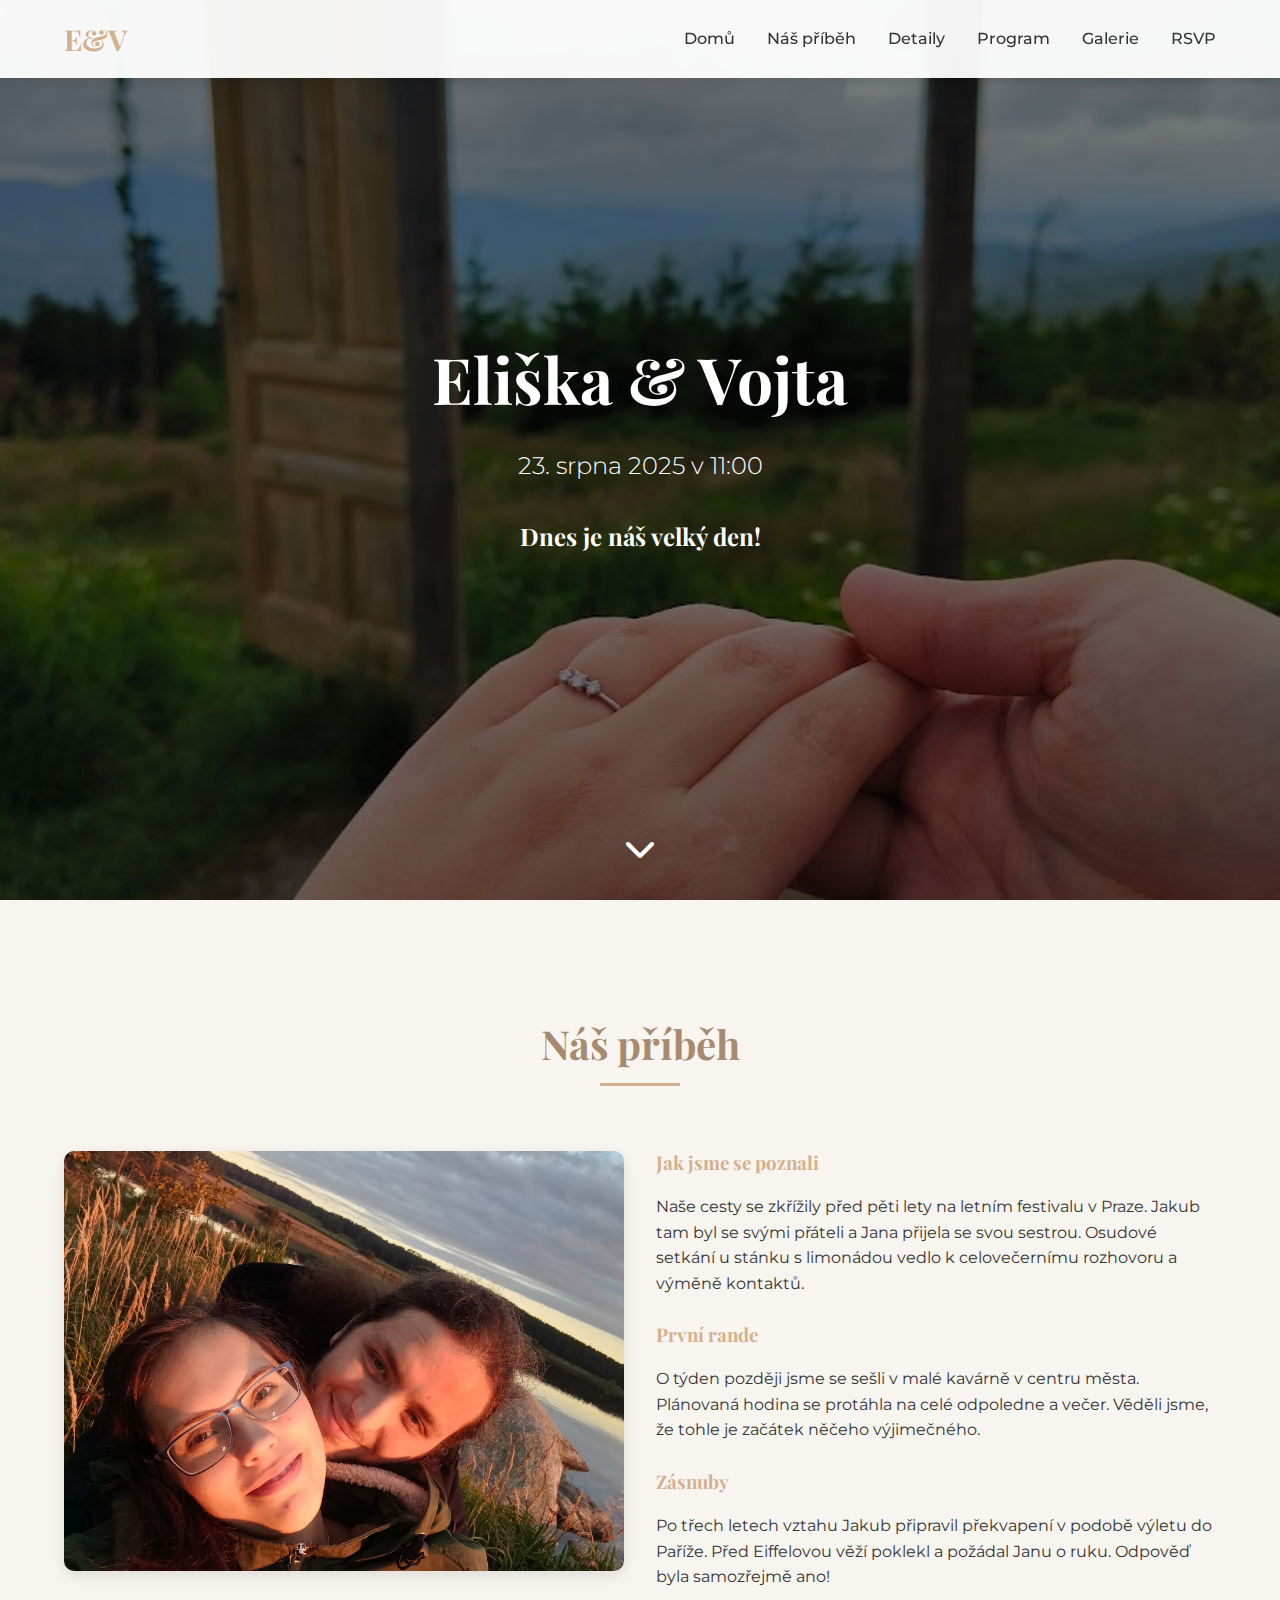
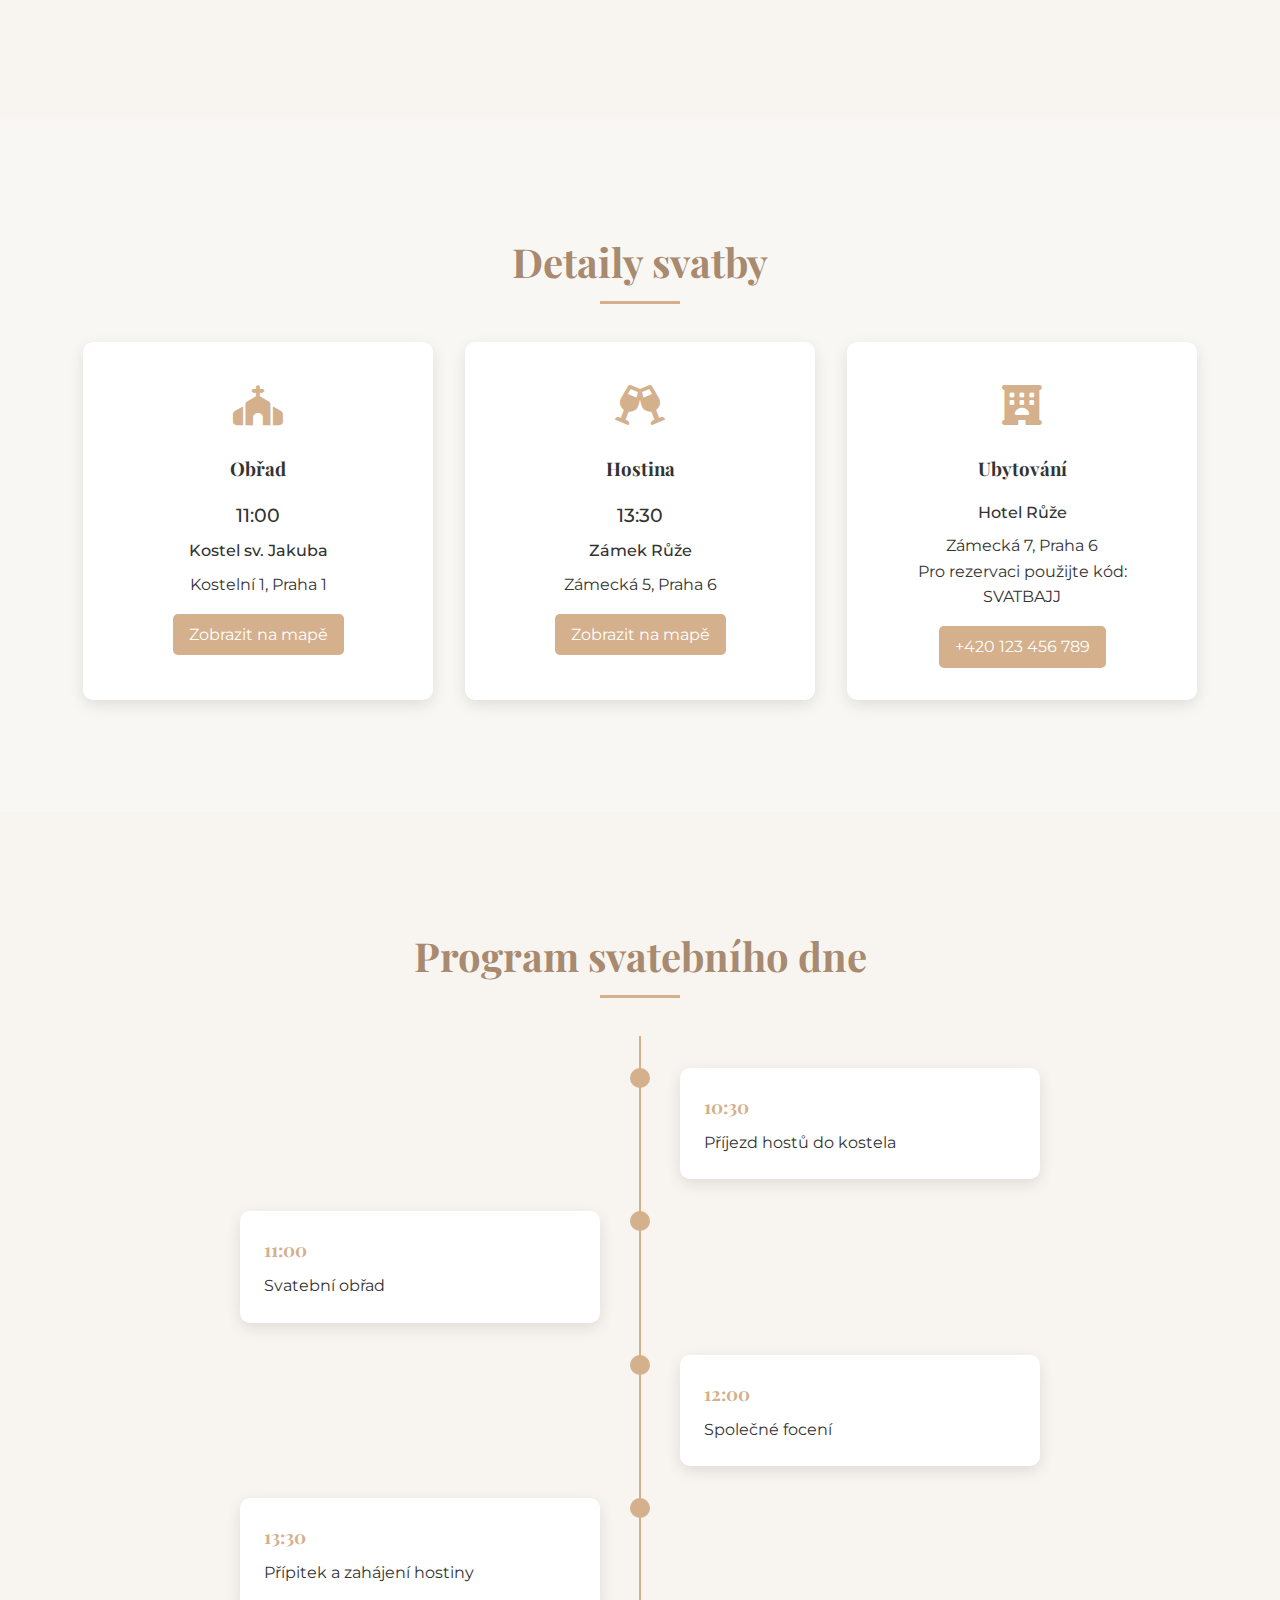
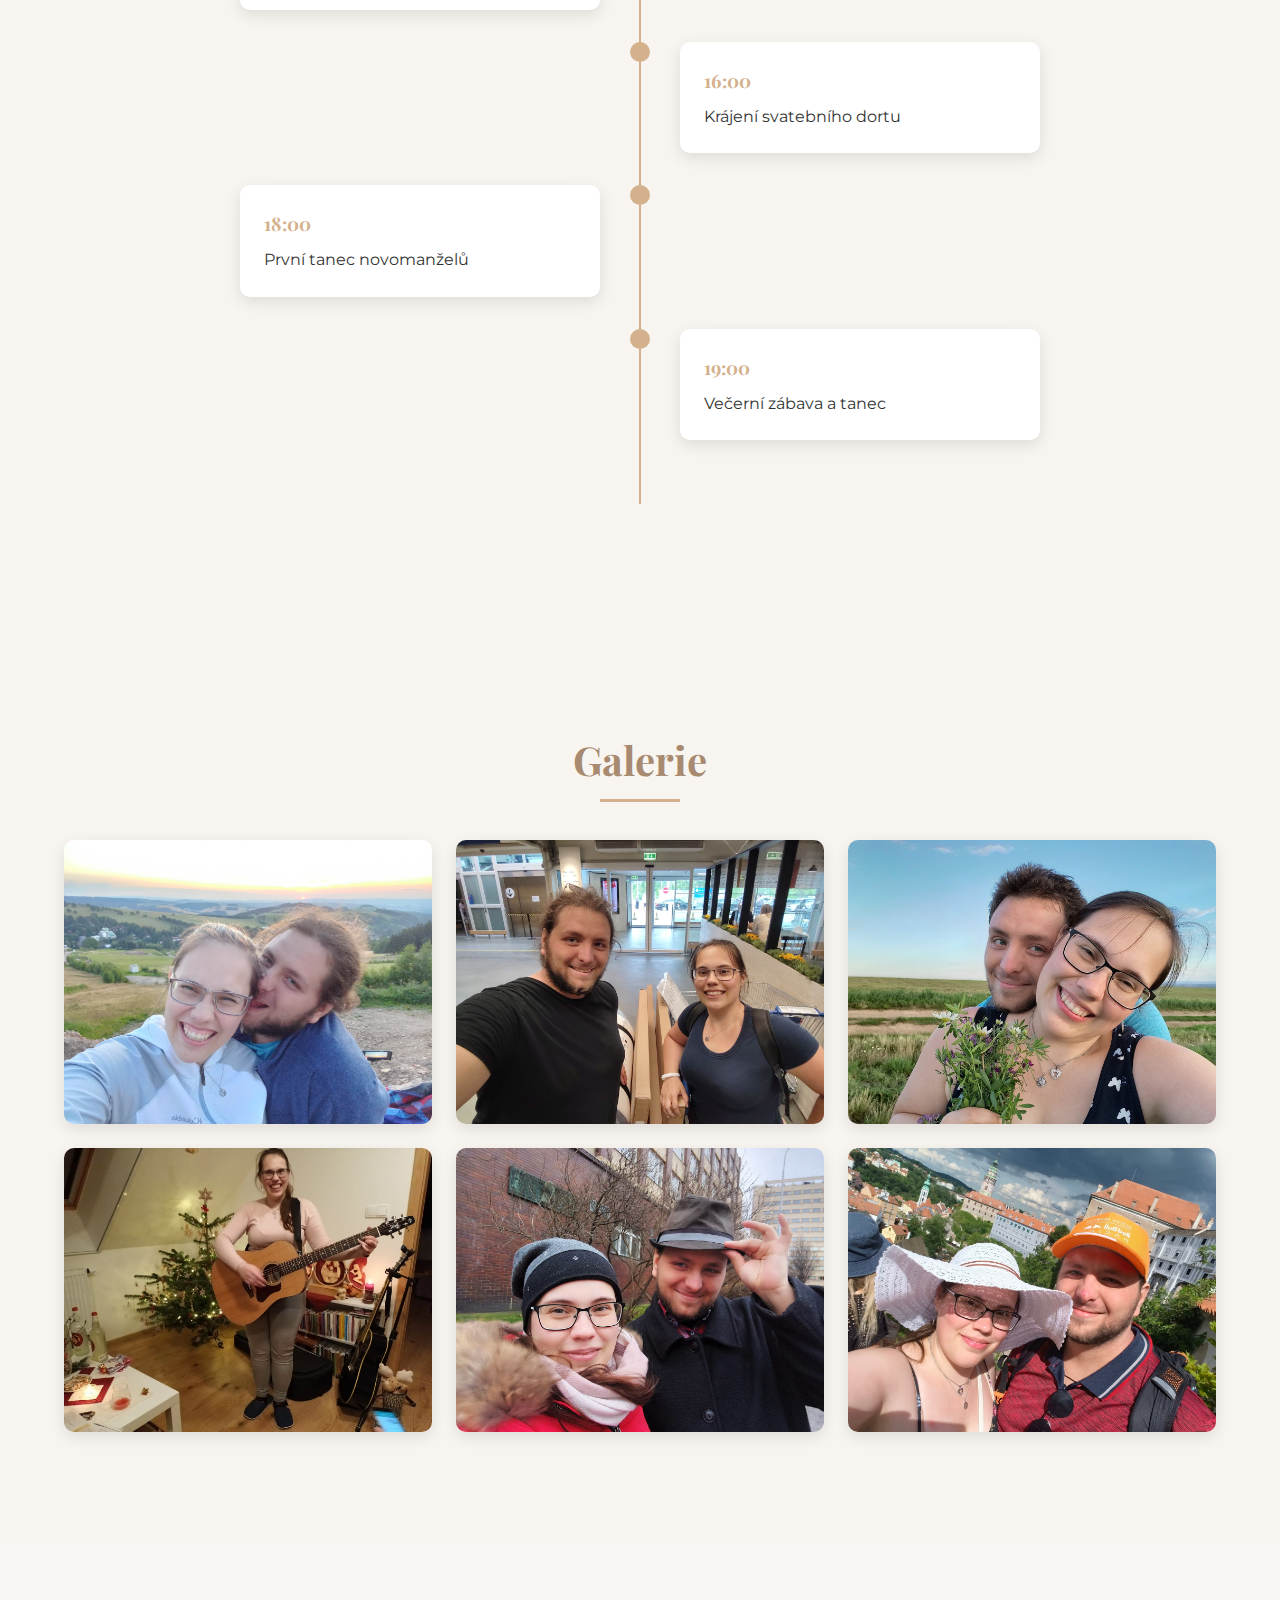
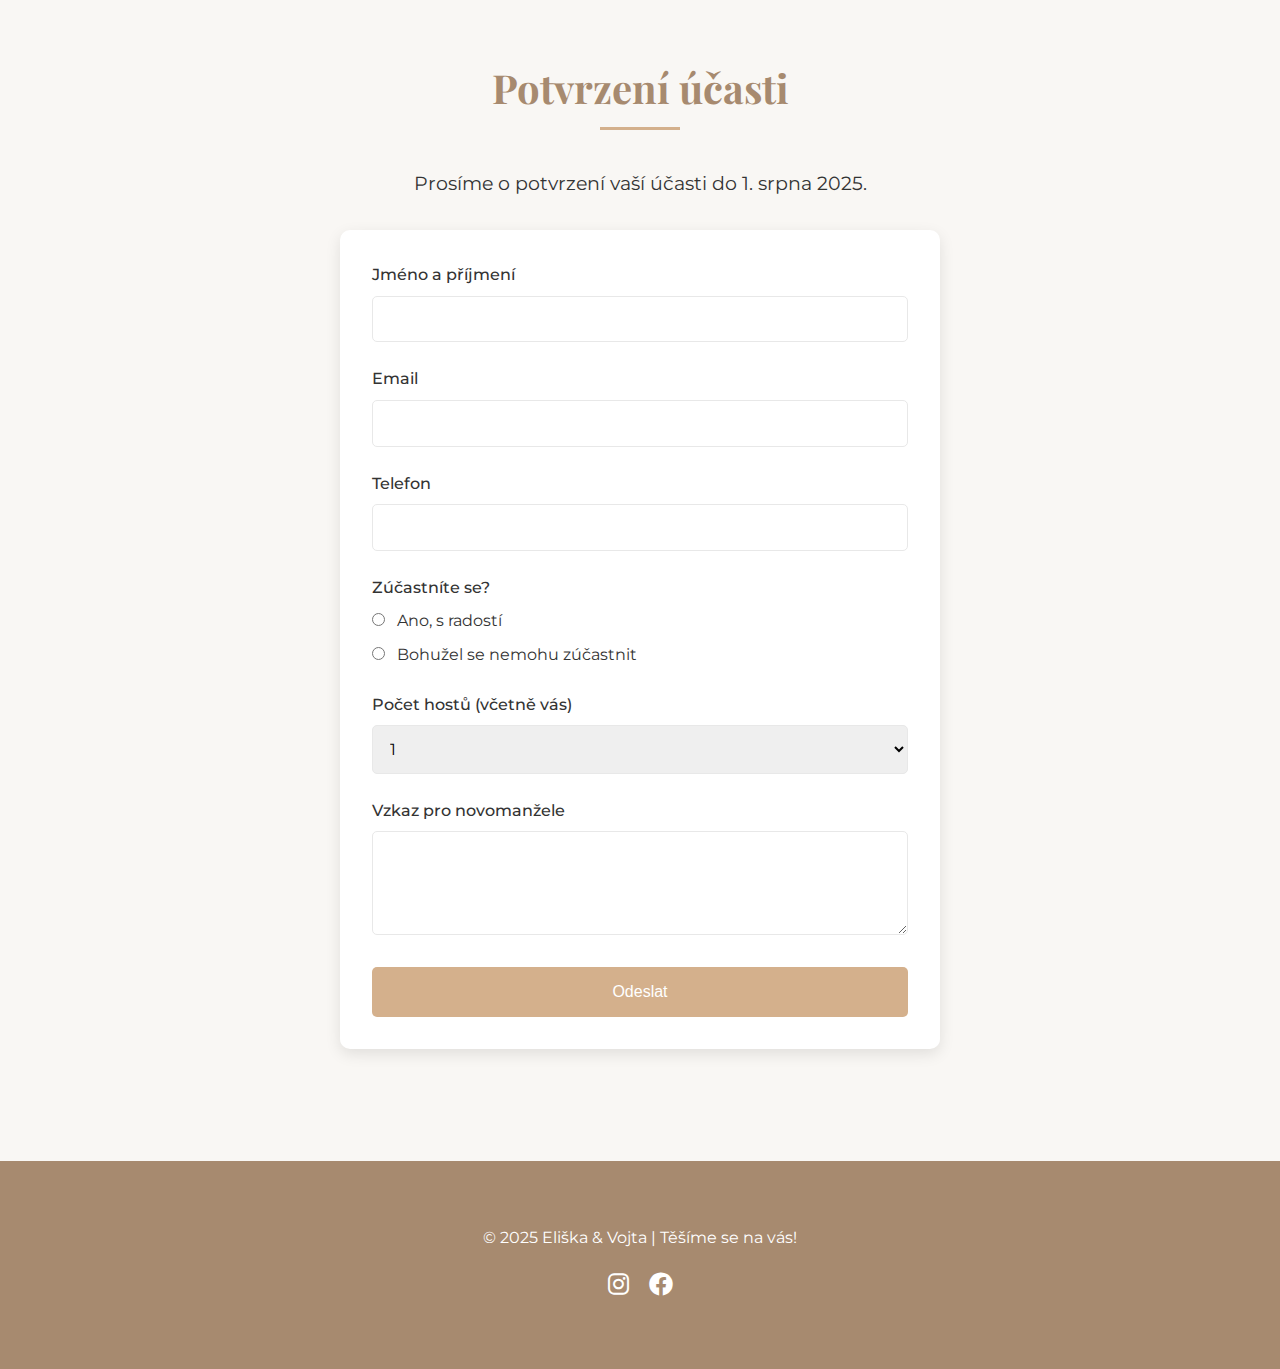
==== index.html @ 57f7af6b "first commit" ====
<!DOCTYPE html>
<html lang="cs">
<head>
    <meta charset="UTF-8">
    <meta name="viewport" content="width=device-width, initial-scale=1.0">
    <title>Naše svatba | Eliška & Vojta</title>
    <link rel="stylesheet" href="styles.css">
    <link rel="stylesheet" href="https://cdnjs.cloudflare.com/ajax/libs/font-awesome/6.0.0/css/all.min.css">
    <link href="https://fonts.googleapis.com/css2?family=Playfair+Display:wght@400;700&family=Montserrat:wght@300;400;500&display=swap" rel="stylesheet">
</head>
<body>
    <div class="page-container">
        <!-- Navigace -->
        <nav id="navbar">
            <div class="nav-container">
                <div class="logo">E&V</div>
                <div class="menu-toggle" id="mobile-menu">
                    <span class="bar"></span>
                    <span class="bar"></span>
                    <span class="bar"></span>
                </div>
                <ul class="nav-menu">
                    <li><a href="#home" class="nav-link">Domů</a></li>
                    <li><a href="#our-story" class="nav-link">Náš příběh</a></li>
                    <li><a href="#details" class="nav-link">Detaily</a></li>
                    <li><a href="#schedule" class="nav-link">Program</a></li>
                    <li><a href="#gallery" class="nav-link">Galerie</a></li>
                    <li><a href="#rsvp" class="nav-link">RSVP</a></li>
                </ul>
            </div>
        </nav>

        <!-- Úvodní sekce -->
        <section id="home" class="hero" style="background: linear-gradient(rgba(0, 0, 0, 0.5), rgba(0, 0, 0, 0.5)), url('images/hero-bg.jpg') no-repeat center center/cover">
            <div class="hero-content">
                <h1>Eliška & Vojta</h1>
                <p class="date">23. srpna 2025 v 11:00</p>
                <div class="countdown-container">
                    <div id="countdown">
                        <div class="time">
                            <h2 id="days">00</h2>
                            <small>Dní</small>
                        </div>
                        <div class="time">
                            <h2 id="hours">00</h2>
                            <small>Hodin</small>
                        </div>
                        <div class="time">
                            <h2 id="minutes">00</h2>
                            <small>Minut</small>
                        </div>
                        <div class="time">
                            <h2 id="seconds">00</h2>
                            <small>Sekund</small>
                        </div>
                    </div>
                </div>
            </div>
            <div class="scroll-down">
                <a href="#our-story">
                    <i class="fas fa-chevron-down"></i>
                </a>
            </div>
        </section>

        <!-- Náš příběh -->
        <section id="our-story" class="section">
            <div class="container">
                <h2 class="section-title">Náš příběh</h2>
                <div class="story-container">
                    <div class="story-image">
                        <img src="images/our-story.jpg" alt="Náš příběh">
                    </div>
                    <div class="story-text">
                        <h3>Jak jsme se poznali</h3>
                        <p>Naše cesty se zkřížily před pěti lety na letním festivalu v Praze. Jakub tam byl se svými přáteli a Jana přijela se svou sestrou. Osudové setkání u stánku s limonádou vedlo k celovečernímu rozhovoru a výměně kontaktů.</p>
                        
                        <h3>První rande</h3>
                        <p>O týden později jsme se sešli v malé kavárně v centru města. Plánovaná hodina se protáhla na celé odpoledne a večer. Věděli jsme, že tohle je začátek něčeho výjimečného.</p>
                        
                        <h3>Zásnuby</h3>
                        <p>Po třech letech vztahu Jakub připravil překvapení v podobě výletu do Paříže. Před Eiffelovou věží poklekl a požádal Janu o ruku. Odpověď byla samozřejmě ano!</p>
                    </div>
                </div>
            </div>
        </section>

        <!-- Detaily -->
        <section id="details" class="section details-section">
            <div class="container">
                <h2 class="section-title">Detaily svatby</h2>
                <div class="details-container">
                    <div class="detail-card">
                        <div class="detail-icon">
                            <i class="fas fa-church"></i>
                        </div>
                        <h3>Obřad</h3>
                        <p class="detail-time">11:00</p>
                        <p class="detail-location">Kostel sv. Jakuba</p>
                        <p>Kostelní 1, Praha 1</p>
                        <a href="https://maps.google.com" target="_blank" class="map-link">Zobrazit na mapě</a>
                    </div>
                    <div class="detail-card">
                        <div class="detail-icon">
                            <i class="fas fa-glass-cheers"></i>
                        </div>
                        <h3>Hostina</h3>
                        <p class="detail-time">13:30</p>
                        <p class="detail-location">Zámek Růže</p>
                        <p>Zámecká 5, Praha 6</p>
                        <a href="https://maps.google.com" target="_blank" class="map-link">Zobrazit na mapě</a>
                    </div>
                    <div class="detail-card">
                        <div class="detail-icon">
                            <i class="fas fa-hotel"></i>
                        </div>
                        <h3>Ubytování</h3>
                        <p class="detail-location">Hotel Růže</p>
                        <p>Zámecká 7, Praha 6</p>
                        <p>Pro rezervaci použijte kód: SVATBAJJ</p>
                        <a href="tel:+420123456789" class="phone-link">+420 123 456 789</a>
                    </div>
                </div>
            </div>
        </section>

        <!-- Program -->
        <section id="schedule" class="section">
            <div class="container">
                <h2 class="section-title">Program svatebního dne</h2>
                <div class="timeline">
                    <div class="timeline-item">
                        <div class="timeline-dot"></div>
                        <div class="timeline-content">
                            <h3>10:30</h3>
                            <p>Příjezd hostů do kostela</p>
                        </div>
                    </div>
                    <div class="timeline-item">
                        <div class="timeline-dot"></div>
                        <div class="timeline-content">
                            <h3>11:00</h3>
                            <p>Svatební obřad</p>
                        </div>
                    </div>
                    <div class="timeline-item">
                        <div class="timeline-dot"></div>
                        <div class="timeline-content">
                            <h3>12:00</h3>
                            <p>Společné focení</p>
                        </div>
                    </div>
                    <div class="timeline-item">
                        <div class="timeline-dot"></div>
                        <div class="timeline-content">
                            <h3>13:30</h3>
                            <p>Přípitek a zahájení hostiny</p>
                        </div>
                    </div>
                    <div class="timeline-item">
                        <div class="timeline-dot"></div>
                        <div class="timeline-content">
                            <h3>16:00</h3>
                            <p>Krájení svatebního dortu</p>
                        </div>
                    </div>
                    <div class="timeline-item">
                        <div class="timeline-dot"></div>
                        <div class="timeline-content">
                            <h3>18:00</h3>
                            <p>První tanec novomanželů</p>
                        </div>
                    </div>
                    <div class="timeline-item">
                        <div class="timeline-dot"></div>
                        <div class="timeline-content">
                            <h3>19:00</h3>
                            <p>Večerní zábava a tanec</p>
                        </div>
                    </div>
                </div>
            </div>
        </section>

        <!-- Galerie -->
        <section id="gallery" class="section">
            <div class="container">
                <h2 class="section-title">Galerie</h2>
                <div class="gallery-container">
                    <div class="gallery-item" onclick="openLightbox(0)">
                        <img src="images/gallery-1.jpg" alt="Fotka 1">
                    </div>
                    <div class="gallery-item" onclick="openLightbox(1)">
                        <img src="images/gallery-2.jpg" alt="Fotka 2">
                    </div>
                    <div class="gallery-item" onclick="openLightbox(2)">
                        <img src="images/gallery-3.jpg" alt="Fotka 3">
                    </div>
                    <div class="gallery-item" onclick="openLightbox(3)">
                        <img src="images/gallery-4.jpg" alt="Fotka 4">
                    </div>
                    <div class="gallery-item" onclick="openLightbox(4)">
                        <img src="images/gallery-5.jpg" alt="Fotka 5">
                    </div>
                    <div class="gallery-item" onclick="openLightbox(5)">
                        <img src="images/gallery-6.jpg" alt="Fotka 6">
                    </div>
                </div>
            </div>

            <!-- Lightbox -->
            <div id="lightbox" class="lightbox">
                <span class="close-lightbox" onclick="closeLightbox()">&times;</span>
                <div class="lightbox-content">
                    <img id="lightbox-img" src="">
                    <a class="prev" onclick="changeImage(-1)">&#10094;</a>
                    <a class="next" onclick="changeImage(1)">&#10095;</a>
                </div>
            </div>
        </section>

        <!-- RSVP -->
        <section id="rsvp" class="section rsvp-section">
            <div class="container">
                <h2 class="section-title">Potvrzení účasti</h2>
                <p class="rsvp-intro">Prosíme o potvrzení vaší účasti do 1. srpna 2025.</p>
                <form id="rsvp-form" class="rsvp-form">
                    <div class="form-group">
                        <label for="name">Jméno a příjmení</label>
                        <input type="text" id="name" name="name" required>
                    </div>
                    <div class="form-group">
                        <label for="email">Email</label>
                        <input type="email" id="email" name="email" required>
                    </div>
                    <div class="form-group">
                        <label for="phone">Telefon</label>
                        <input type="tel" id="phone" name="phone">
                    </div>
                    <div class="form-group">
                        <label>Zúčastníte se?</label>
                        <div class="radio-group">
                            <input type="radio" id="attending-yes" name="attending" value="yes" required>
                            <label for="attending-yes">Ano, s radostí</label>
                        </div>
                        <div class="radio-group">
                            <input type="radio" id="attending-no" name="attending" value="no">
                            <label for="attending-no">Bohužel se nemohu zúčastnit</label>
                        </div>
                    </div>
                    <div class="form-group" id="guests-group">
                        <label for="guests">Počet hostů (včetně vás)</label>
                        <select id="guests" name="guests">
                            <option value="1">1</option>
                            <option value="2">2</option>
                            <option value="3">3</option>
                            <option value="4">4</option>
                        </select>
                    </div>
                    <div class="form-group">
                        <label for="message">Vzkaz pro novomanžele</label>
                        <textarea id="message" name="message" rows="4"></textarea>
                    </div>
                    <button type="submit" class="submit-btn">Odeslat</button>
                </form>
                <div id="form-success" class="form-success">
                    <i class="fas fa-check-circle"></i>
                    <p>Děkujeme za potvrzení účasti!</p>
                </div>
            </div>
        </section>

        <!-- Footer -->
        <footer class="footer">
            <div class="container">
                <p>&copy; 2025 Eliška & Vojta | Těšíme se na vás!</p>
                <div class="social-links">
                    <a href="#" class="social-link"><i class="fab fa-instagram"></i></a>
                    <a href="#" class="social-link"><i class="fab fa-facebook"></i></a>
                </div>
            </div>
        </footer>
    </div>

    <script src="script.js"></script>
</body>
</html>
---- styles.css ----
/* Základní reset a nastavení */
* {
    margin: 0;
    padding: 0;
    box-sizing: border-box;
}

:root {
    --primary-color: #d4b08c;
    --secondary-color: #f8f5f1;
    --text-color: #333;
    --light-text: #fff;
    --dark-text: #222;
    --accent-color: #a78a6f;
    --border-color: #e8e8e8;
    --shadow: 0 5px 15px rgba(0, 0, 0, 0.1);
}

html {
    scroll-behavior: smooth;
    font-size: 16px;
}

body {
    font-family: 'Montserrat', sans-serif;
    color: var(--text-color);
    line-height: 1.6;
    background-color: var(--secondary-color);
}

h1, h2, h3, h4, h5, h6 {
    font-family: 'Playfair Display', serif;
    font-weight: 700;
    margin-bottom: 1rem;
}

a {
    text-decoration: none;
    color: var(--accent-color);
    transition: all 0.3s ease;
}

a:hover {
    color: var(--primary-color);
}

.container {
    width: 90%;
    max-width: 1200px;
    margin: 0 auto;
    padding: 2rem 0;
}

.section {
    padding: 5rem 0;
}

.section-title {
    text-align: center;
    font-size: 2.5rem;
    margin-bottom: 3rem;
    position: relative;
    color: var(--accent-color);
}

.section-title::after {
    content: '';
    position: absolute;
    bottom: -10px;
    left: 50%;
    transform: translateX(-50%);
    width: 80px;
    height: 3px;
    background-color: var(--primary-color);
}

/* Navigace */
#navbar {
    position: fixed;
    top: 0;
    left: 0;
    width: 100%;
    background-color: rgba(255, 255, 255, 0.95);
    box-shadow: var(--shadow);
    z-index: 1000;
    transition: all 0.3s ease;
}

.nav-container {
    display: flex;
    justify-content: space-between;
    align-items: center;
    padding: 1rem 5%;
}

.logo {
    font-family: 'Playfair Display', serif;
    font-size: 1.8rem;
    font-weight: 700;
    color: var(--primary-color);
}

.nav-menu {
    display: flex;
    list-style: none;
}

.nav-menu li {
    margin-left: 2rem;
}

.nav-link {
    color: var(--text-color);
    font-weight: 500;
    padding: 0.5rem 0;
    position: relative;
}

.nav-link::after {
    content: '';
    position: absolute;
    bottom: 0;
    left: 0;
    width: 0;
    height: 2px;
    background-color: var(--primary-color);
    transition: width 0.3s ease;
}

.nav-link:hover::after {
    width: 100%;
}

.menu-toggle {
    display: none;
    cursor: pointer;
}

.bar {
    display: block;
    width: 25px;
    height: 3px;
    margin: 5px auto;
    background-color: var(--text-color);
    transition: all 0.3s ease;
}

/* Hero sekce */
.hero {
    height: 100vh;
    background: linear-gradient(rgba(0, 0, 0, 0.5), rgba(0, 0, 0, 0.5)), url('https://via.placeholder.com/1920x1080') no-repeat center center/cover;
    display: flex;
    flex-direction: column;
    justify-content: center;
    align-items: center;
    text-align: center;
    color: var(--light-text);
    position: relative;
}

.hero-content {
    max-width: 800px;
    padding: 2rem;
}

.hero h1 {
    font-size: 4rem;
    margin-bottom: 1rem;
}

.date {
    font-size: 1.5rem;
    margin-bottom: 2rem;
    font-weight: 300;
}

.countdown-container {
    margin-top: 2rem;
}

#countdown {
    display: flex;
    justify-content: center;
}

.time {
    margin: 0 1rem;
    text-align: center;
}

.time h2 {
    font-size: 3rem;
    margin-bottom: 0.5rem;
}

.time small {
    font-size: 1rem;
    text-transform: uppercase;
}

.scroll-down {
    position: absolute;
    bottom: 2rem;
    left: 50%;
    transform: translateX(-50%);
    animation: bounce 2s infinite;
}

.scroll-down i {
    font-size: 2rem;
    color: var(--light-text);
}

@keyframes bounce {
    0%, 20%, 50%, 80%, 100% {
        transform: translateY(0);
    }
    40% {
        transform: translateY(-20px);
    }
    60% {
        transform: translateY(-10px);
    }
}

/* Náš příběh */
.story-container {
    display: flex;
    flex-wrap: wrap;
    align-items: center;
    gap: 2rem;
}

.story-image {
    flex: 1;
    min-width: 300px;
}

.story-image img {
    width: 100%;
    height: auto;
    border-radius: 10px;
    box-shadow: var(--shadow);
}

.story-text {
    flex: 1;
    min-width: 300px;
}

.story-text h3 {
    color: var(--primary-color);
    margin-top: 1.5rem;
}

.story-text p {
    margin-bottom: 1rem;
}

/* Detaily */
.details-section {
    background-color: #f9f7f4;
}

.details-container {
    display: flex;
    flex-wrap: wrap;
    justify-content: center;
    gap: 2rem;
}

.detail-card {
    background-color: white;
    padding: 2rem;
    border-radius: 10px;
    box-shadow: var(--shadow);
    text-align: center;
    flex: 1;
    min-width: 250px;
    max-width: 350px;
    transition: transform 0.3s ease;
}

.detail-card:hover {
    transform: translateY(-10px);
}

.detail-icon {
    font-size: 2.5rem;
    color: var(--primary-color);
    margin-bottom: 1rem;
}

.detail-time {
    font-size: 1.2rem;
    font-weight: 500;
    margin-bottom: 0.5rem;
}

.detail-location {
    font-weight: 500;
    margin-bottom: 0.5rem;
}

.map-link, .phone-link {
    display: inline-block;
    margin-top: 1rem;
    padding: 0.5rem 1rem;
    background-color: var(--primary-color);
    color: white;
    border-radius: 5px;
    transition: background-color 0.3s ease;
}

.map-link:hover, .phone-link:hover {
    background-color: var(--accent-color);
    color: white;
}

/* Program */
.timeline {
    position: relative;
    max-width: 800px;
    margin: 0 auto;
    padding: 2rem 0;
}

.timeline::before {
    content: '';
    position: absolute;
    top: 0;
    bottom: 0;
    left: 50%;
    width: 2px;
    background-color: var(--primary-color);
    transform: translateX(-50%);
}

.timeline-item {
    position: relative;
    margin-bottom: 2rem;
    width: 100%;
}

.timeline-dot {
    position: absolute;
    left: 50%;
    width: 20px;
    height: 20px;
    background-color: var(--primary-color);
    border-radius: 50%;
    transform: translateX(-50%);
    z-index: 1;
}

.timeline-content {
    position: relative;
    width: 45%;
    padding: 1.5rem;
    background-color: white;
    border-radius: 10px;
    box-shadow: var(--shadow);
}

.timeline-item:nth-child(odd) .timeline-content {
    left: 55%;
}

.timeline-item:nth-child(even) .timeline-content {
    left: 0;
}

.timeline-content h3 {
    color: var(--primary-color);
    margin-bottom: 0.5rem;
}

/* Galerie */
.gallery-container {
    display: grid;
    grid-template-columns: repeat(auto-fill, minmax(300px, 1fr));
    gap: 1.5rem;
}

.gallery-item {
    overflow: hidden;
    border-radius: 10px;
    box-shadow: var(--shadow);
    cursor: pointer;
    transition: transform 0.3s ease;
}

.gallery-item:hover {
    transform: scale(1.03);
}

.gallery-item img {
    width: 100%;
    height: 100%;
    object-fit: cover;
    transition: transform 0.3s ease;
}

.gallery-item:hover img {
    transform: scale(1.1);
}

/* Lightbox */
.lightbox {
    display: none;
    position: fixed;
    top: 0;
    left: 0;
    width: 100%;
    height: 100%;
    background-color: rgba(0, 0, 0, 0.9);
    z-index: 2000;
}

.lightbox-content {
    position: relative;
    width: 80%;
    max-width: 1000px;
    margin: 5% auto;
    height: 80%;
}

#lightbox-img {
    display: block;
    width: 100%;
    height: 100%;
    object-fit: contain;
}

.close-lightbox {
    position: absolute;
    top: 15px;
    right: 35px;
    color: white;
    font-size: 40px;
    font-weight: bold;
    cursor: pointer;
    z-index: 2001;
}

.prev, .next {
    position: absolute;
    top: 50%;
    transform: translateY(-50%);
    color: white;
    font-size: 30px;
    font-weight: bold;
    cursor: pointer;
    padding: 16px;
    transition: 0.6s ease;
}

.prev {
    left: 0;
}

.next {
    right: 0;
}

.prev:hover, .next:hover {
    background-color: rgba(0, 0, 0, 0.5);
}

/* RSVP */
.rsvp-section {
    background-color: #f9f7f4;
}

.rsvp-intro {
    text-align: center;
    margin-bottom: 2rem;
    font-size: 1.2rem;
}

.rsvp-form {
    max-width: 600px;
    margin: 0 auto;
    background-color: white;
    padding: 2rem;
    border-radius: 10px;
    box-shadow: var(--shadow);
}

.form-group {
    margin-bottom: 1.5rem;
}

.form-group label {
    display: block;
    margin-bottom: 0.5rem;
    font-weight: 500;
}

.form-group input,
.form-group select,
.form-group textarea {
    width: 100%;
    padding: 0.8rem;
    border: 1px solid var(--border-color);
    border-radius: 5px;
    font-family: 'Montserrat', sans-serif;
    font-size: 1rem;
}

.radio-group {
    margin-bottom: 0.5rem;
}

.radio-group input {
    width: auto;
    margin-right: 0.5rem;
}

.radio-group label {
    display: inline;
    font-weight: normal;
}

.submit-btn {
    display: block;
    width: 100%;
    padding: 1rem;
    background-color: var(--primary-color);
    color: white;
    border: none;
    border-radius: 5px;
    font-size: 1rem;
    font-weight: 500;
    cursor: pointer;
    transition: background-color 0.3s ease;
}

.submit-btn:hover {
    background-color: var(--accent-color);
}

.form-success {
    display: none;
    text-align: center;
    padding: 2rem;
    background-color: white;
    border-radius: 10px;
    box-shadow: var(--shadow);
    max-width: 600px;
    margin: 0 auto;
}

.form-success i {
    font-size: 3rem;
    color: #4CAF50;
    margin-bottom: 1rem;
}

/* Footer */
.footer {
    background-color: var(--accent-color);
    color: white;
    text-align: center;
    padding: 2rem 0;
}

.social-links {
    margin-top: 1rem;
}

.social-link {
    display: inline-block;
    margin: 0 0.5rem;
    font-size: 1.5rem;
    color: white;
}

.social-link:hover {
    color: var(--secondary-color);
}

/* Responzivní design */
@media (max-width: 992px) {
    html {
        font-size: 14px;
    }

    .timeline::before {
        left: 30px;
    }

    .timeline-dot {
        left: 30px;
    }

    .timeline-content {
        width: calc(100% - 80px);
        left: 80px !important;
    }
}

@media (max-width: 768px) {
    .menu-toggle {
        display: block;
    }

    .nav-menu {
        position: fixed;
        left: -100%;
        top: 70px;
        flex-direction: column;
        background-color: white;
        width: 100%;
        text-align: center;
        transition: 0.3s;
        box-shadow: 0 10px 15px rgba(0, 0, 0, 0.1);
    }

    .nav-menu.active {
        left: 0;
    }

    .nav-menu li {
        margin: 2rem 0;
    }

    .nav-link::after {
        display: none;
    }

    .hero h1 {
        font-size: 3rem;
    }

    .time h2 {
        font-size: 2rem;
    }
    
    .details-container {
        flex-direction: column;
        align-items: center;
    }
    
    .detail-card {
        width: 100%;
        max-width: 400px;
        margin-bottom: 1.5rem;
    }
}

@media (max-width: 576px) {
    .hero h1 {
        font-size: 2.5rem;
    }
    
    .date {
        font-size: 1.2rem;
    }
    
    #countdown {
        flex-wrap: wrap;
    }
    
    .time {
        margin: 0.5rem;
    }
    
    .section-title {
        font-size: 2rem;
    }
    
    .story-container {
        flex-direction: column;
    }
    
    .timeline-content {
        width: calc(100% - 60px);
        padding: 1rem;
    }
}
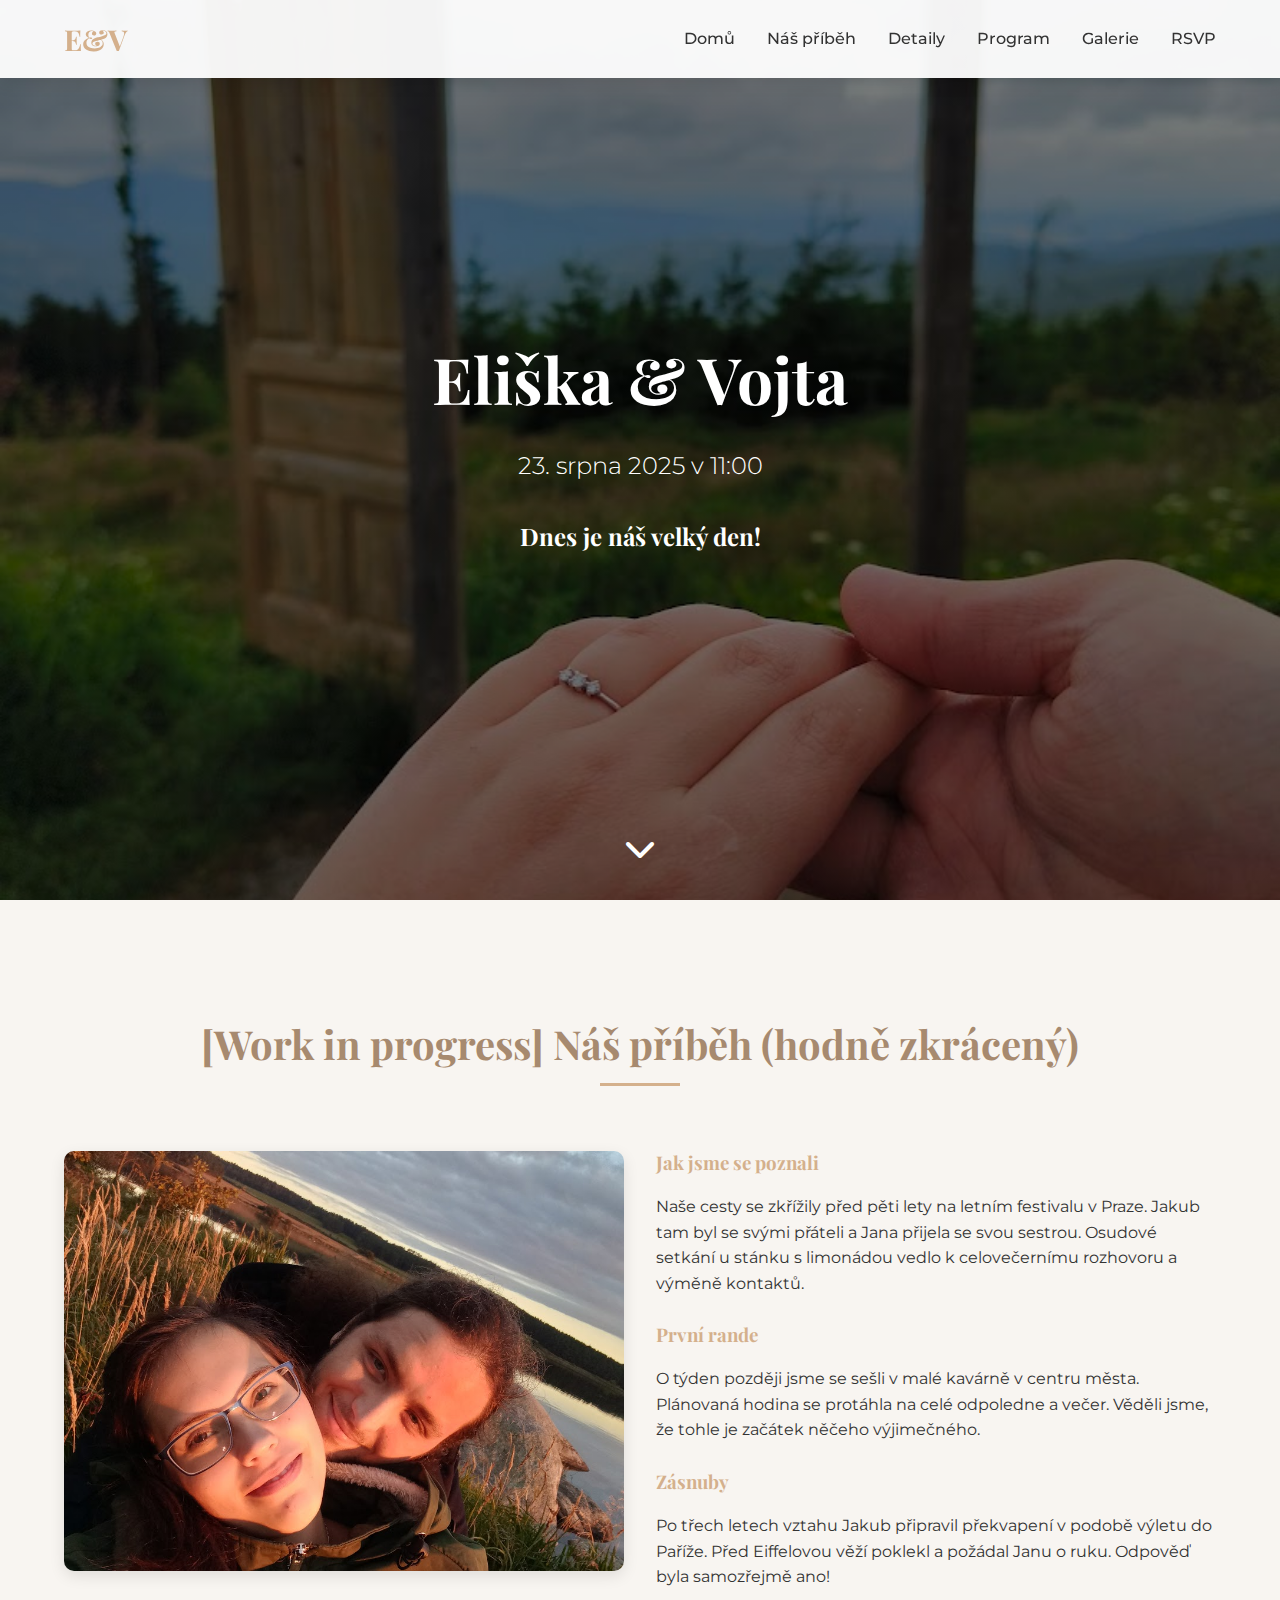
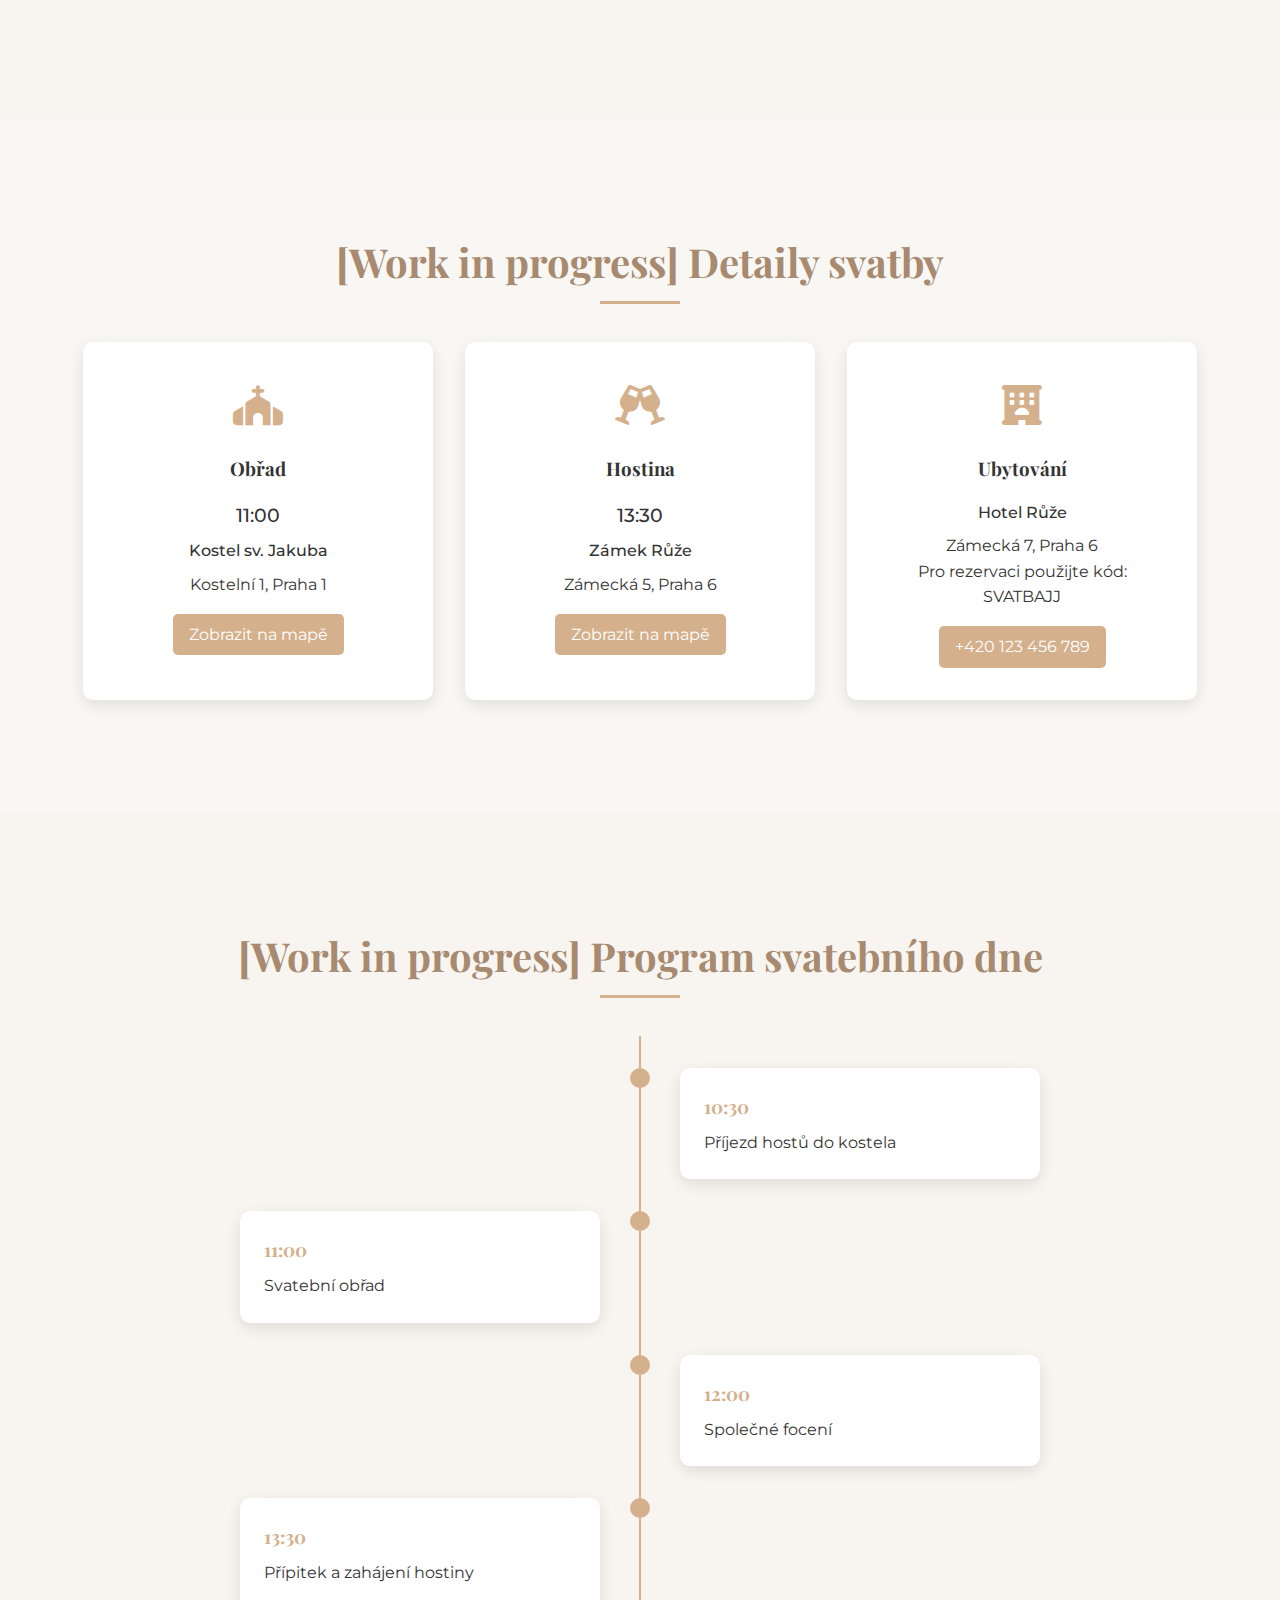
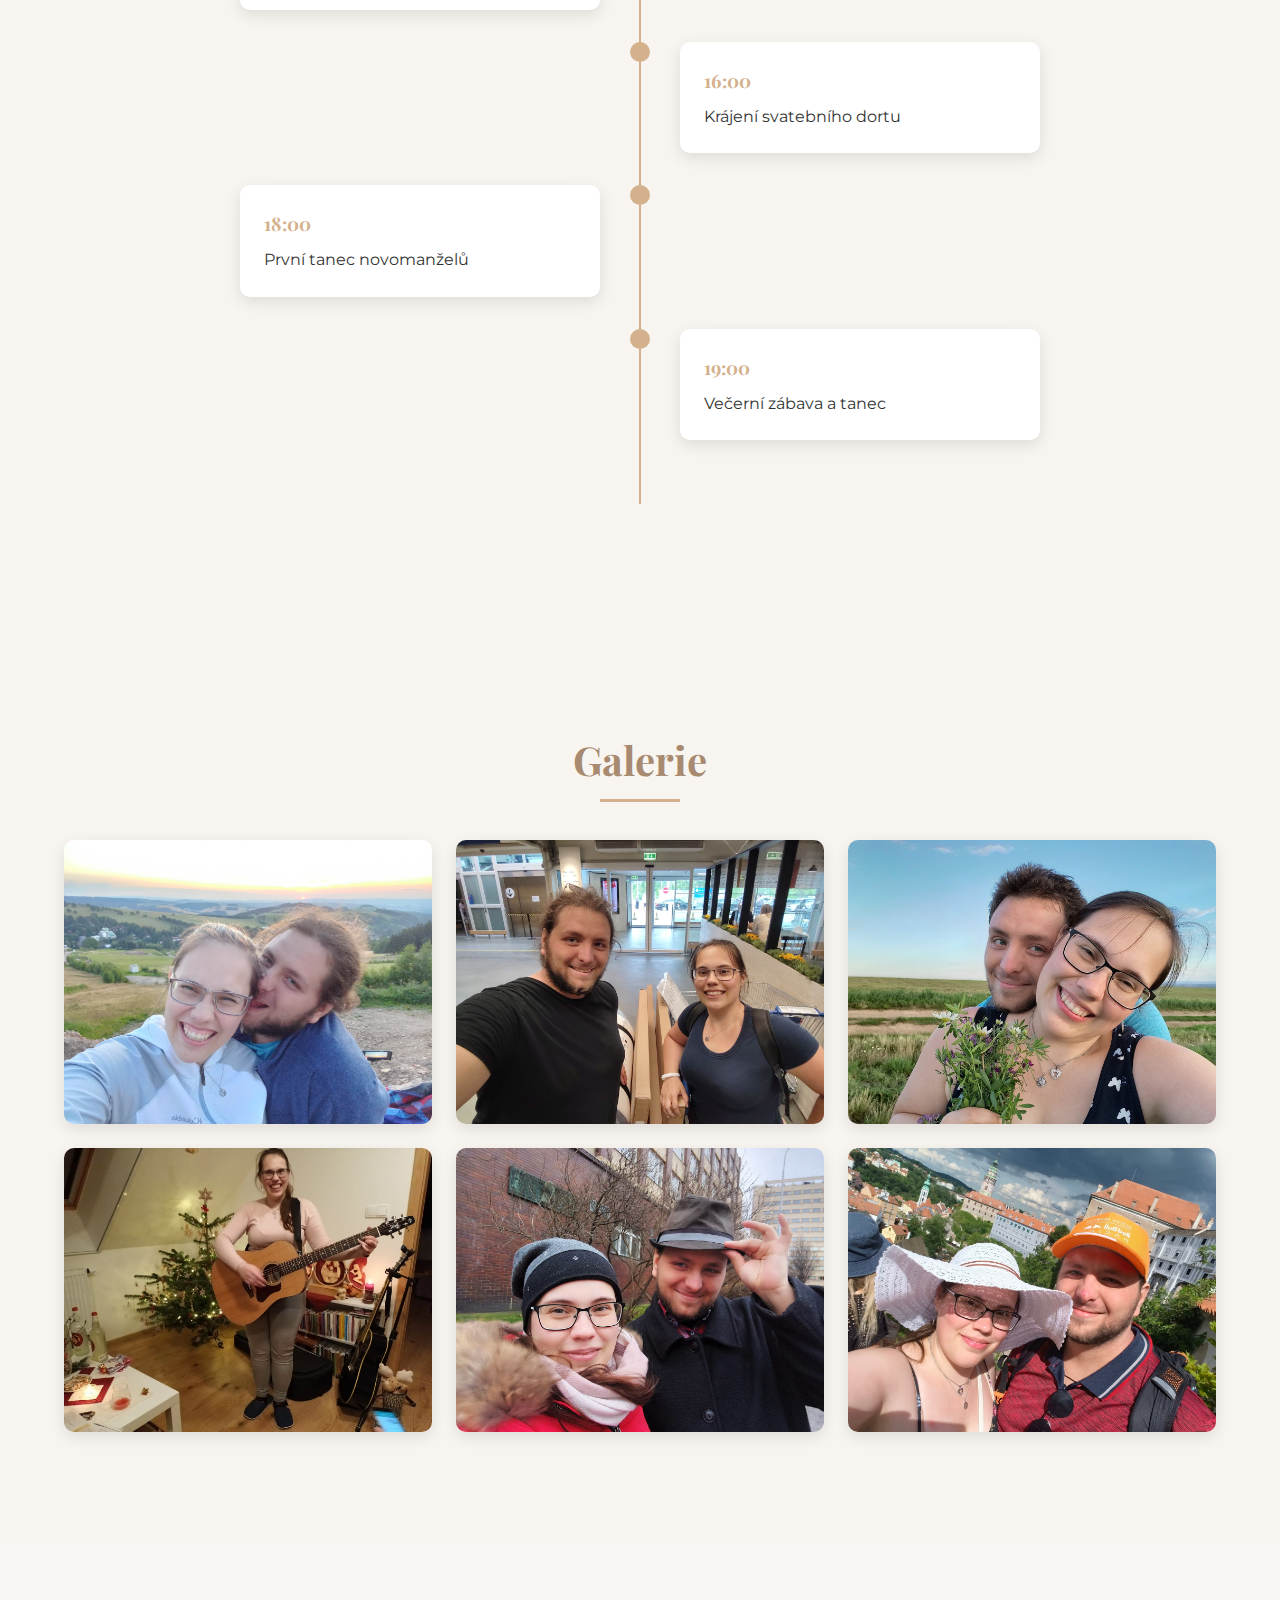
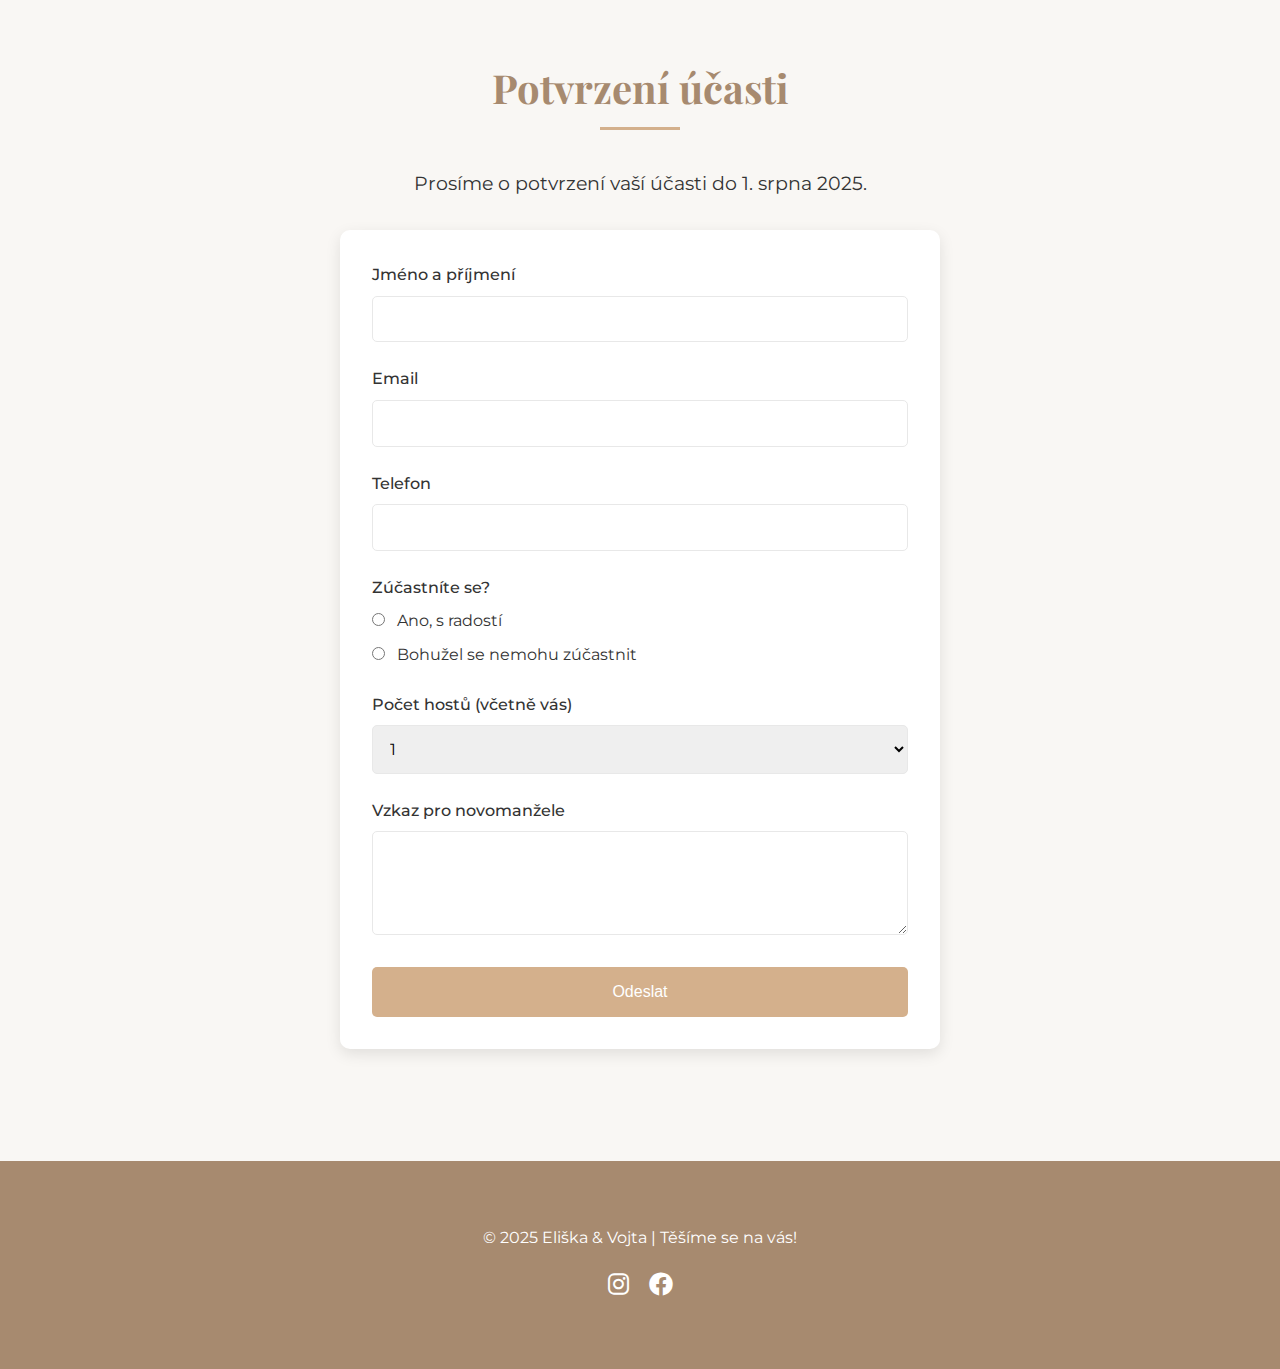
==== commit 4c2db875: "Update textu" ====
--- a/index.html
+++ b/index.html
@@ -66,7 +66,7 @@
         <!-- Náš příběh -->
         <section id="our-story" class="section">
             <div class="container">
-                <h2 class="section-title">Náš příběh</h2>
+                <h2 class="section-title">[Work in progress] Náš příběh (hodně zkrácený)</h2>
                 <div class="story-container">
                     <div class="story-image">
                         <img src="images/our-story.jpg" alt="Náš příběh">
@@ -88,7 +88,7 @@
         <!-- Detaily -->
         <section id="details" class="section details-section">
             <div class="container">
-                <h2 class="section-title">Detaily svatby</h2>
+                <h2 class="section-title">[Work in progress] Detaily svatby</h2>
                 <div class="details-container">
                     <div class="detail-card">
                         <div class="detail-icon">
@@ -127,7 +127,7 @@
         <!-- Program -->
         <section id="schedule" class="section">
             <div class="container">
-                <h2 class="section-title">Program svatebního dne</h2>
+                <h2 class="section-title">[Work in progress] Program svatebního dne </h2>
                 <div class="timeline">
                     <div class="timeline-item">
                         <div class="timeline-dot"></div>
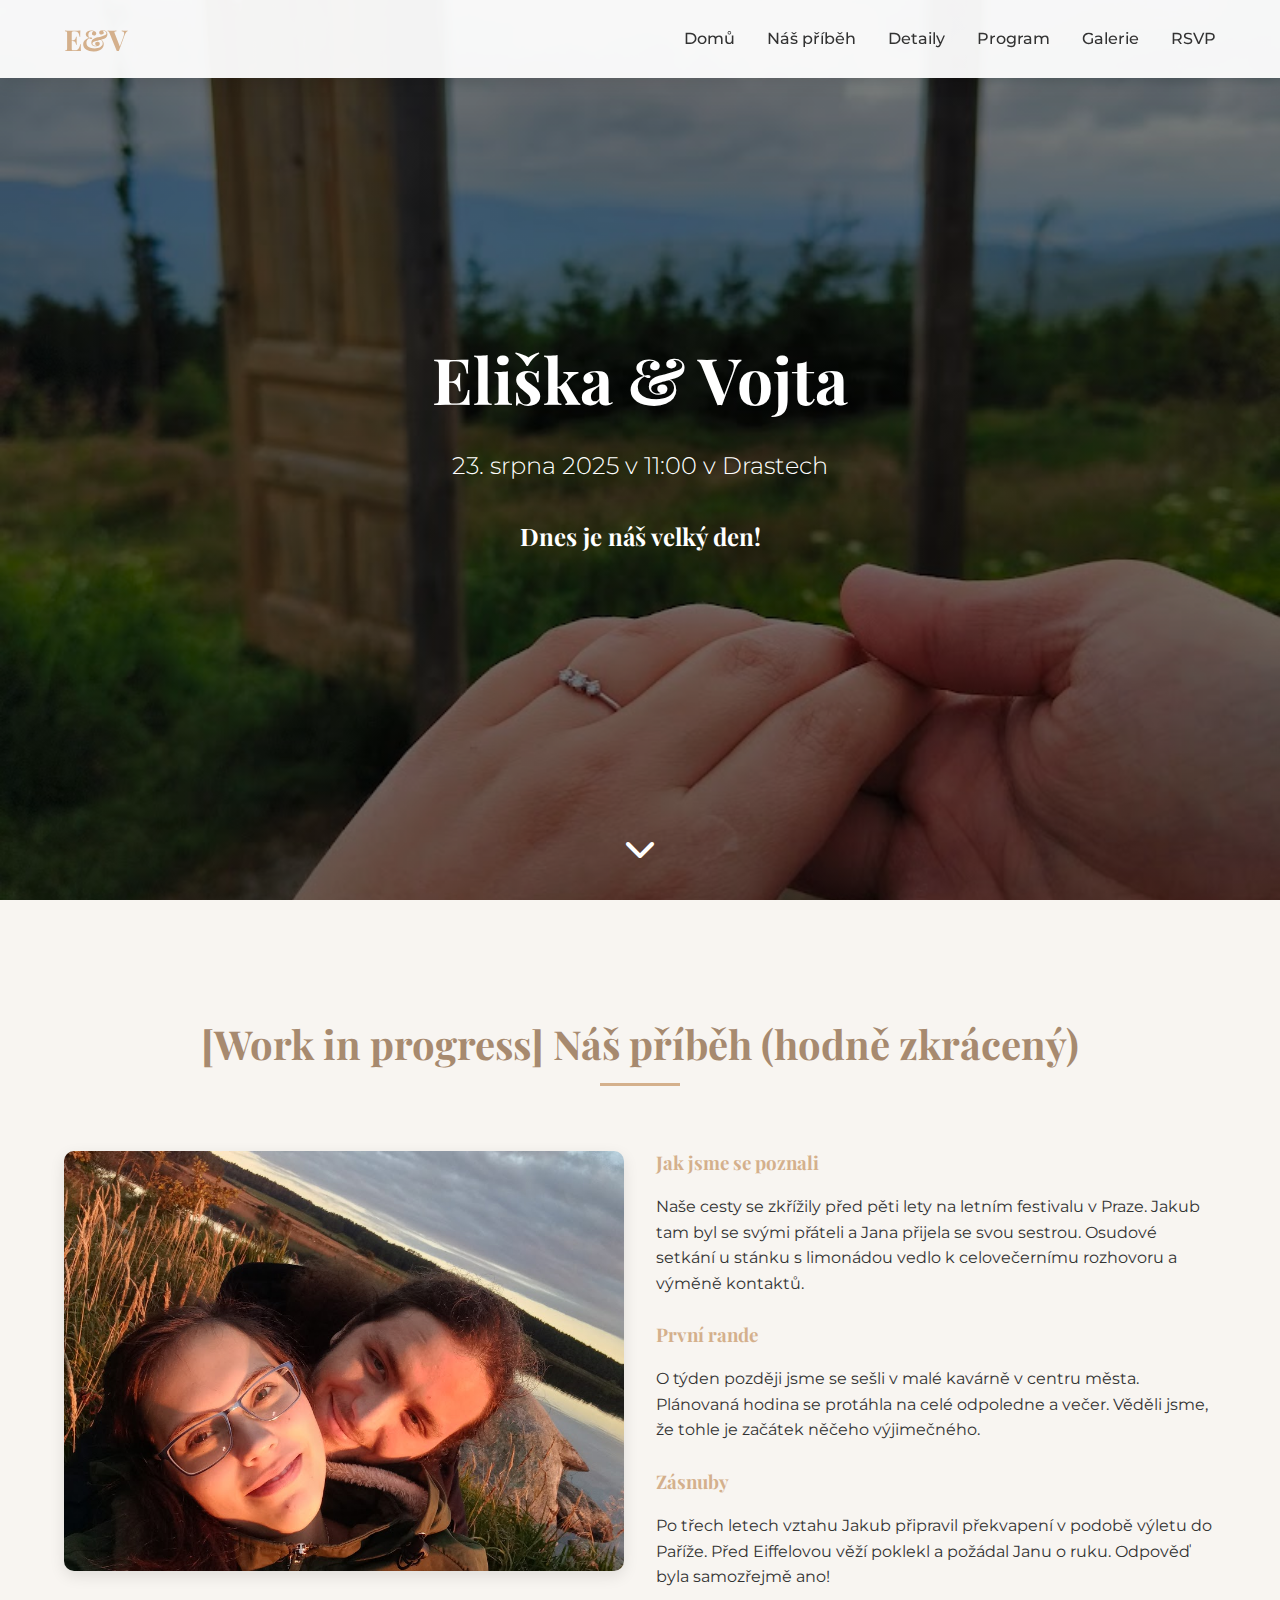
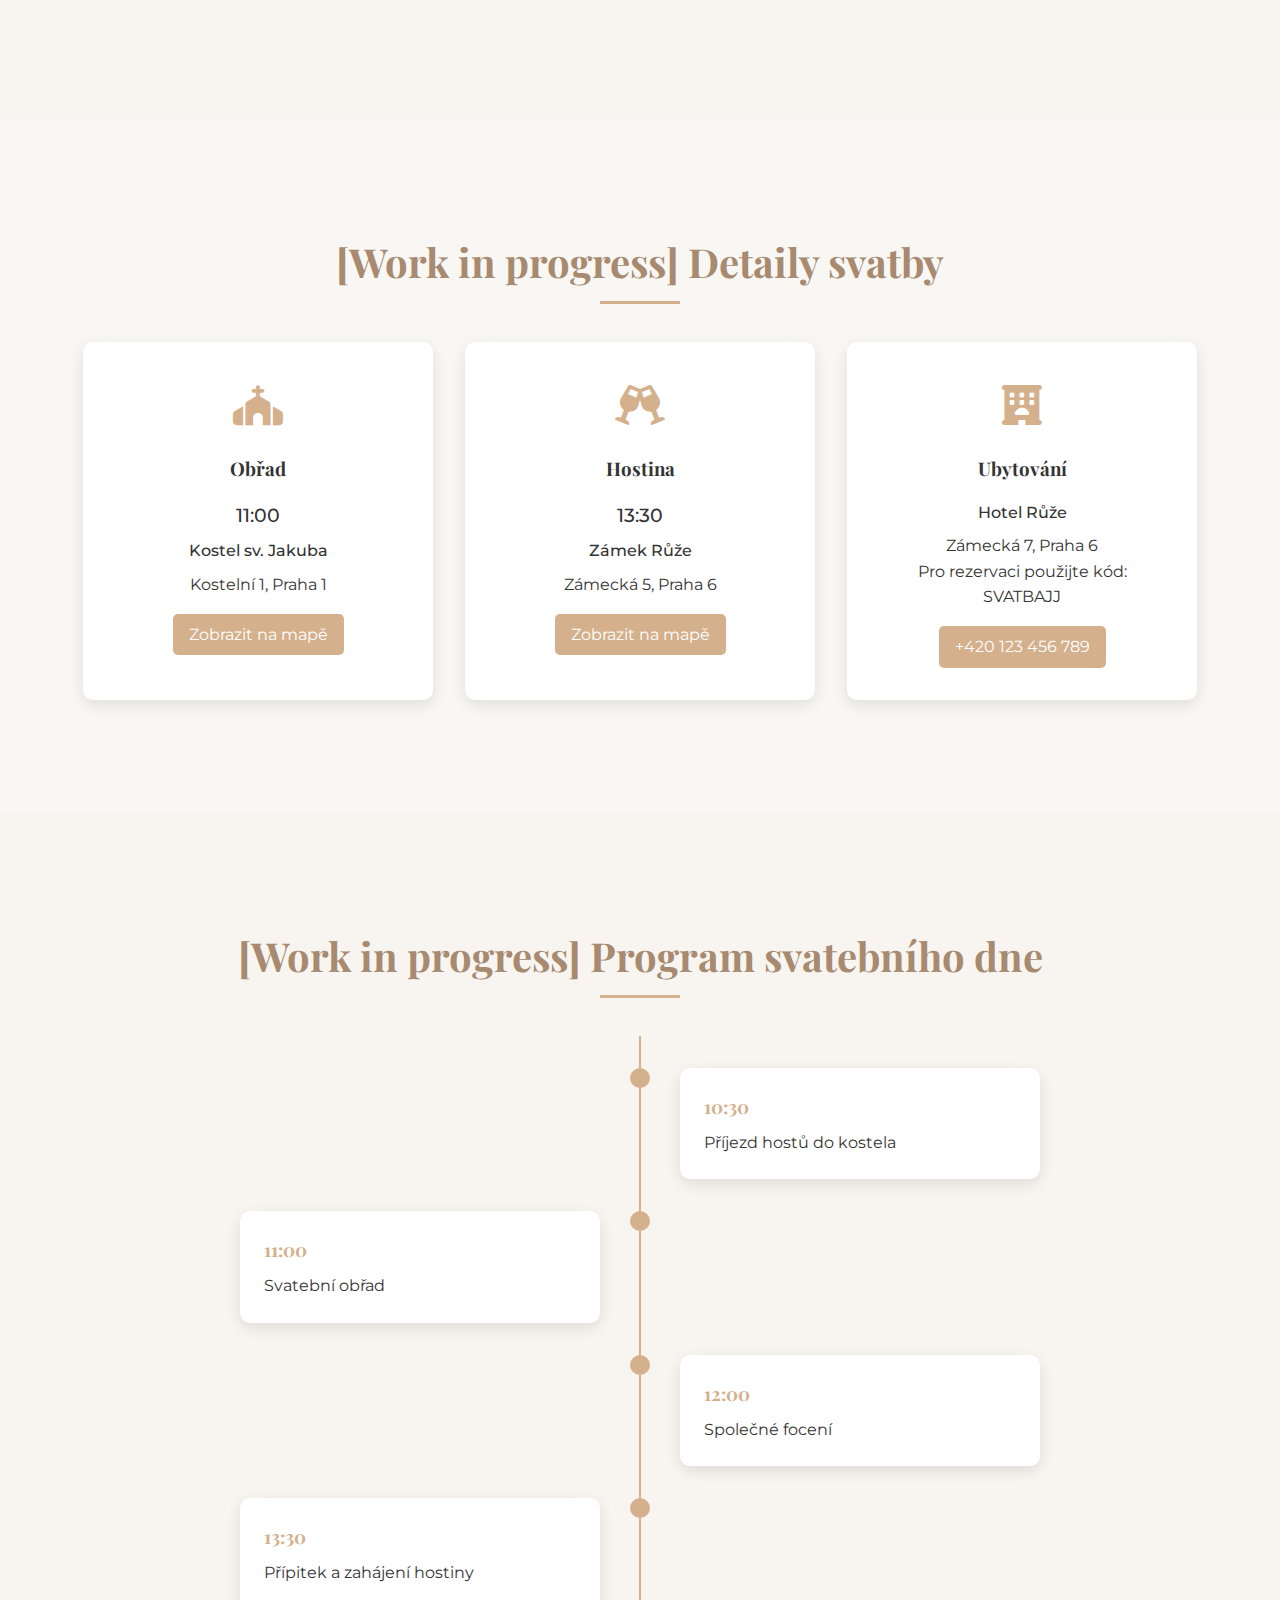
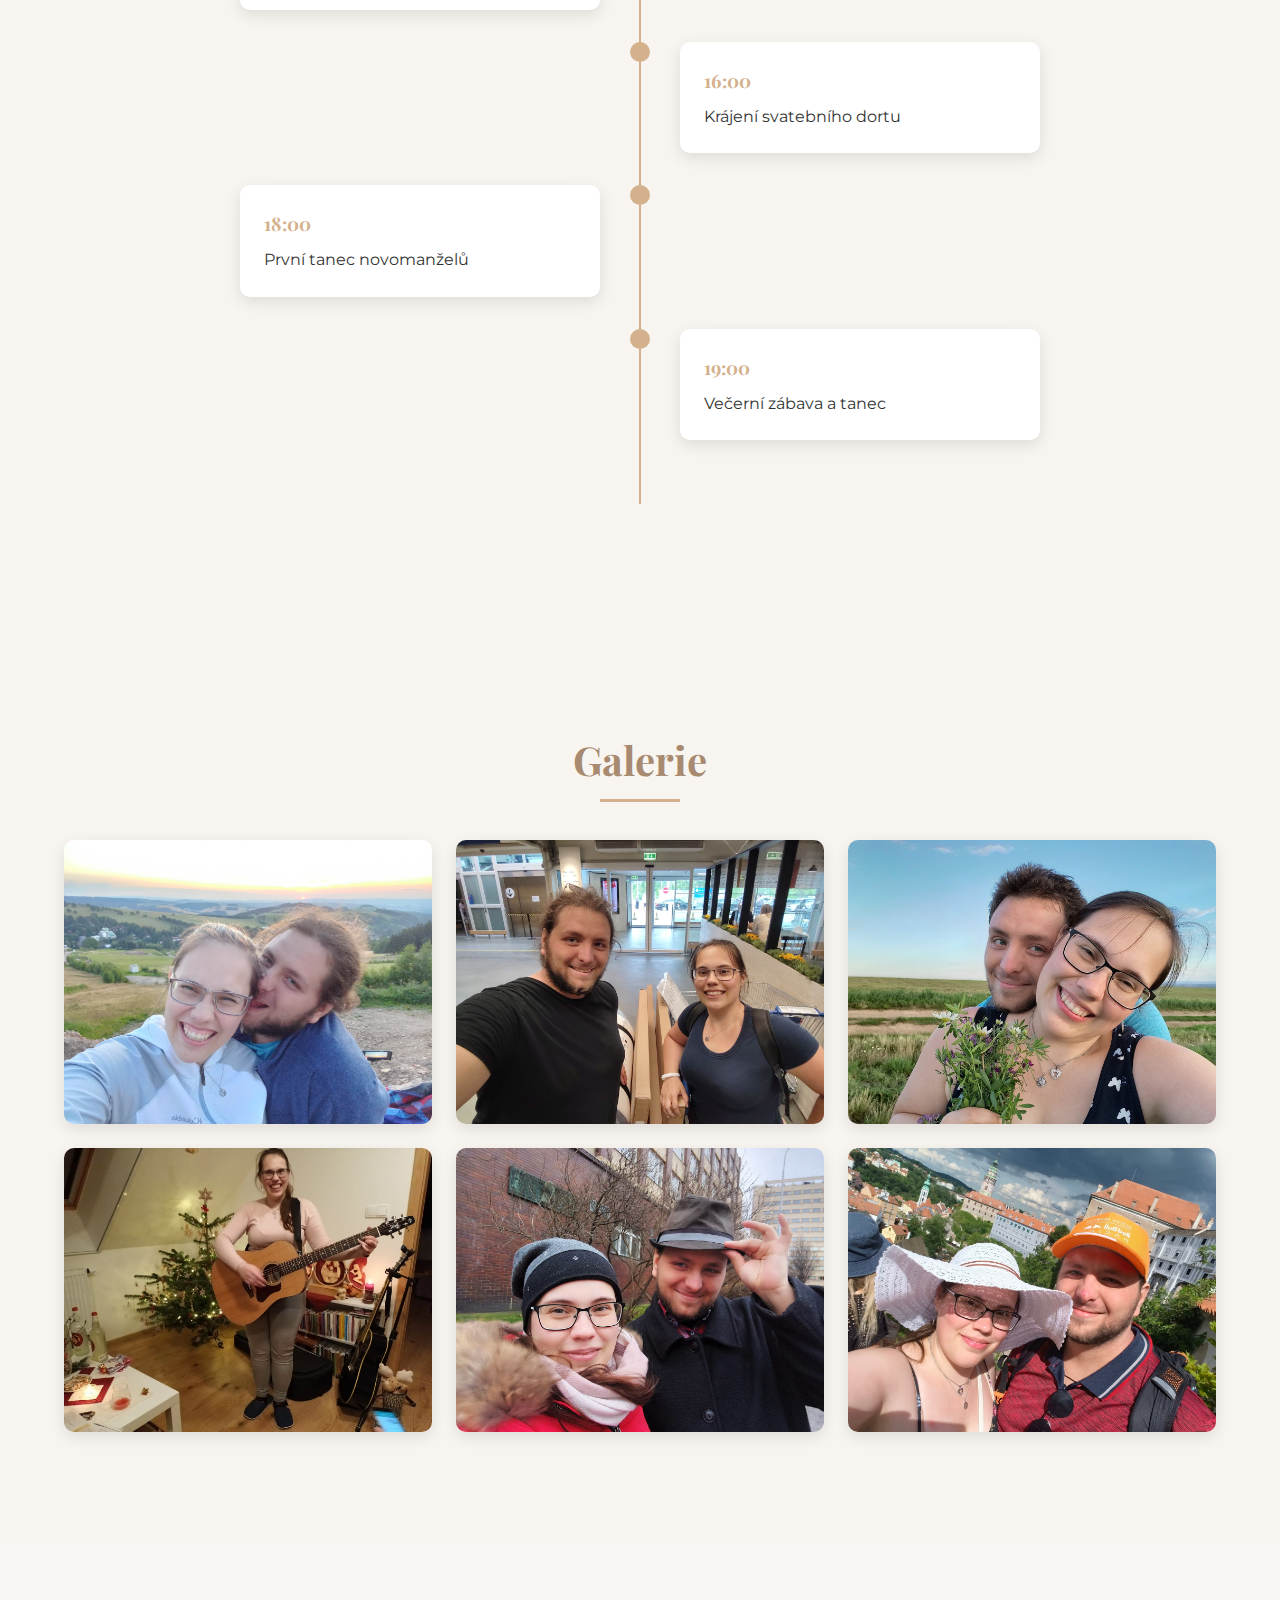
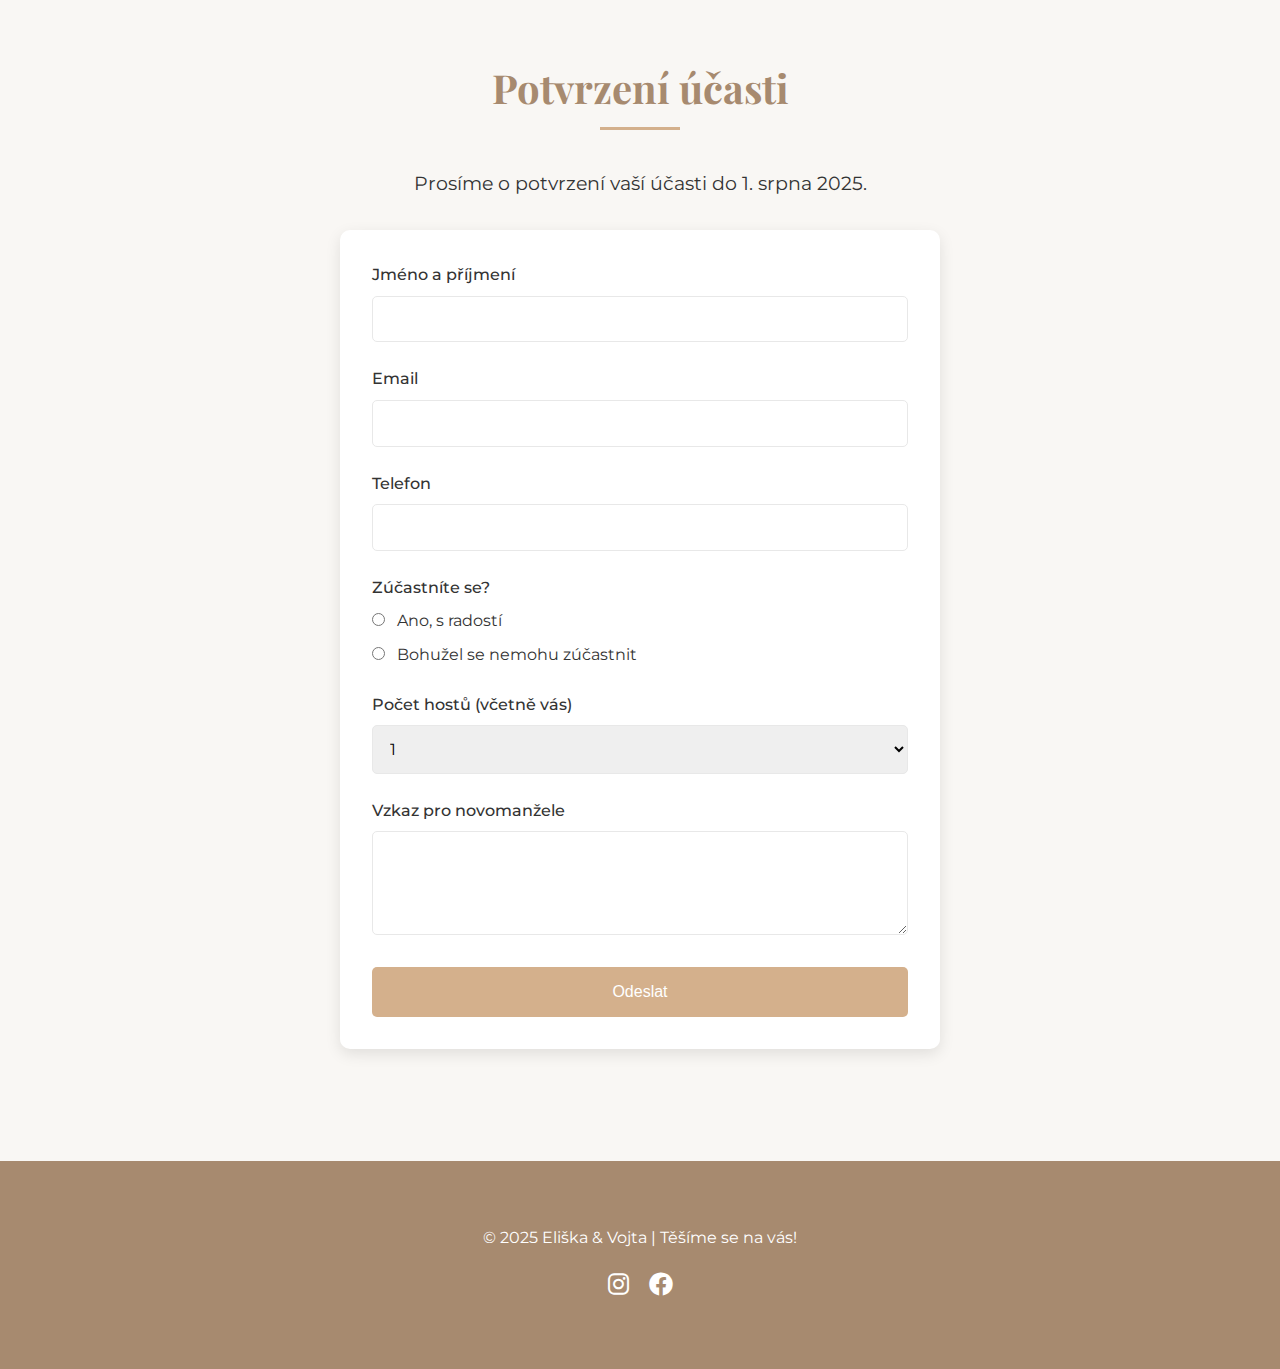
==== commit b14fccc5: "Update" ====
--- a/index.html
+++ b/index.html
@@ -34,7 +34,7 @@
         <section id="home" class="hero" style="background: linear-gradient(rgba(0, 0, 0, 0.5), rgba(0, 0, 0, 0.5)), url('images/hero-bg.jpg') no-repeat center center/cover">
             <div class="hero-content">
                 <h1>Eliška & Vojta</h1>
-                <p class="date">23. srpna 2025 v 11:00</p>
+                <p class="date">23. srpna 2025 v 11:00 v Drastech</p>
                 <div class="countdown-container">
                     <div id="countdown">
                         <div class="time">
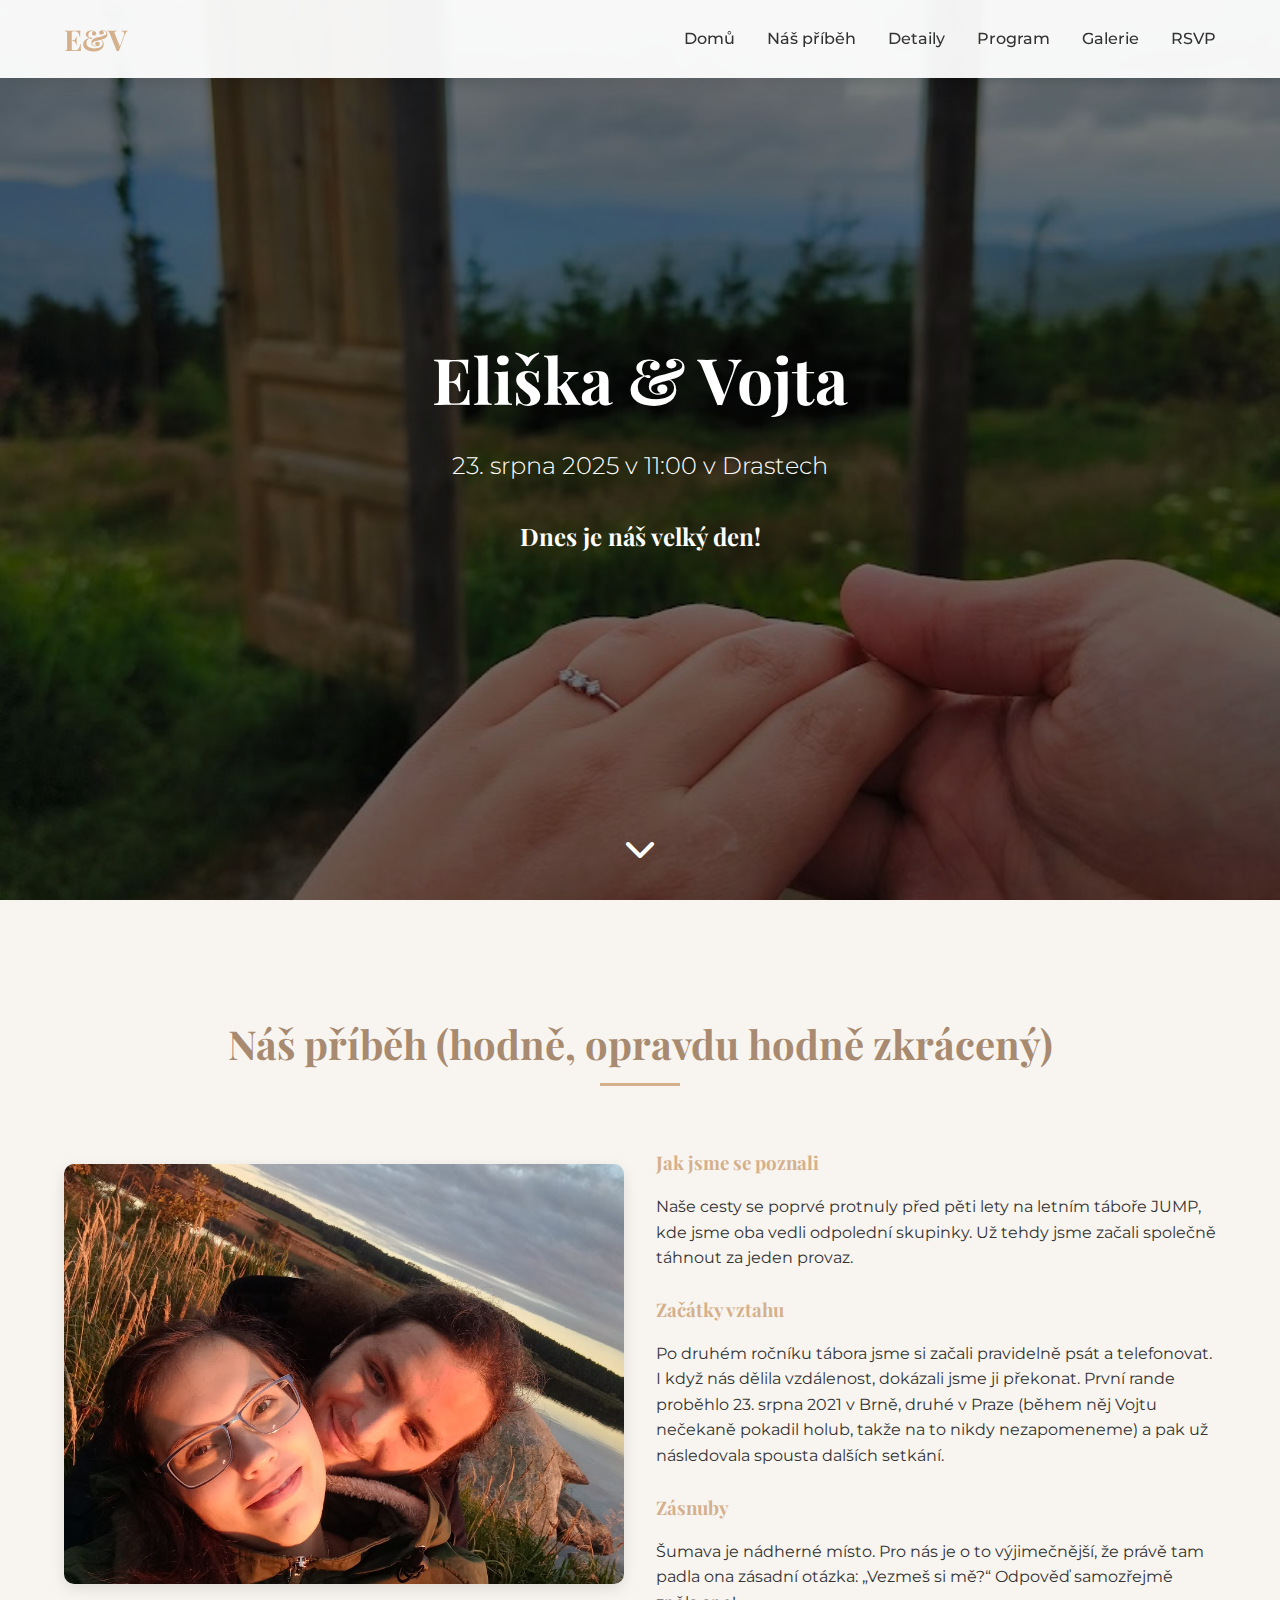
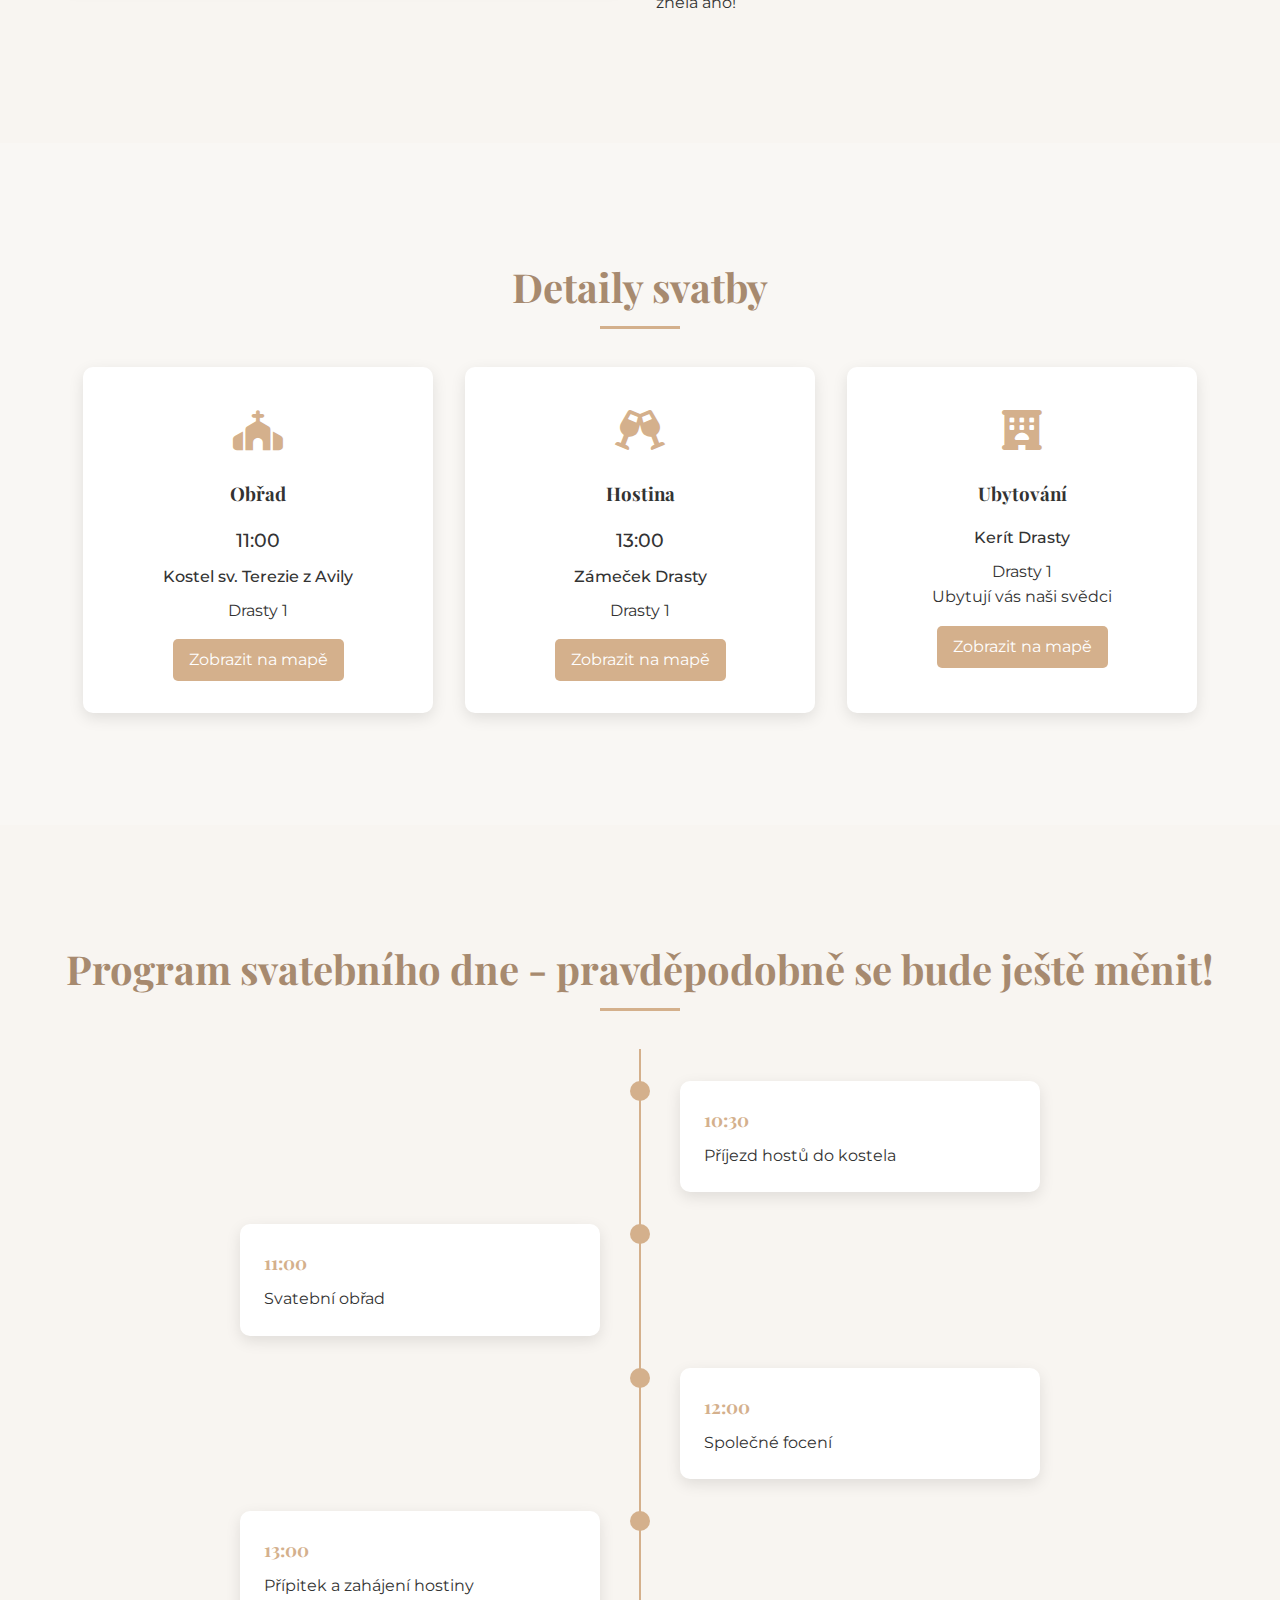
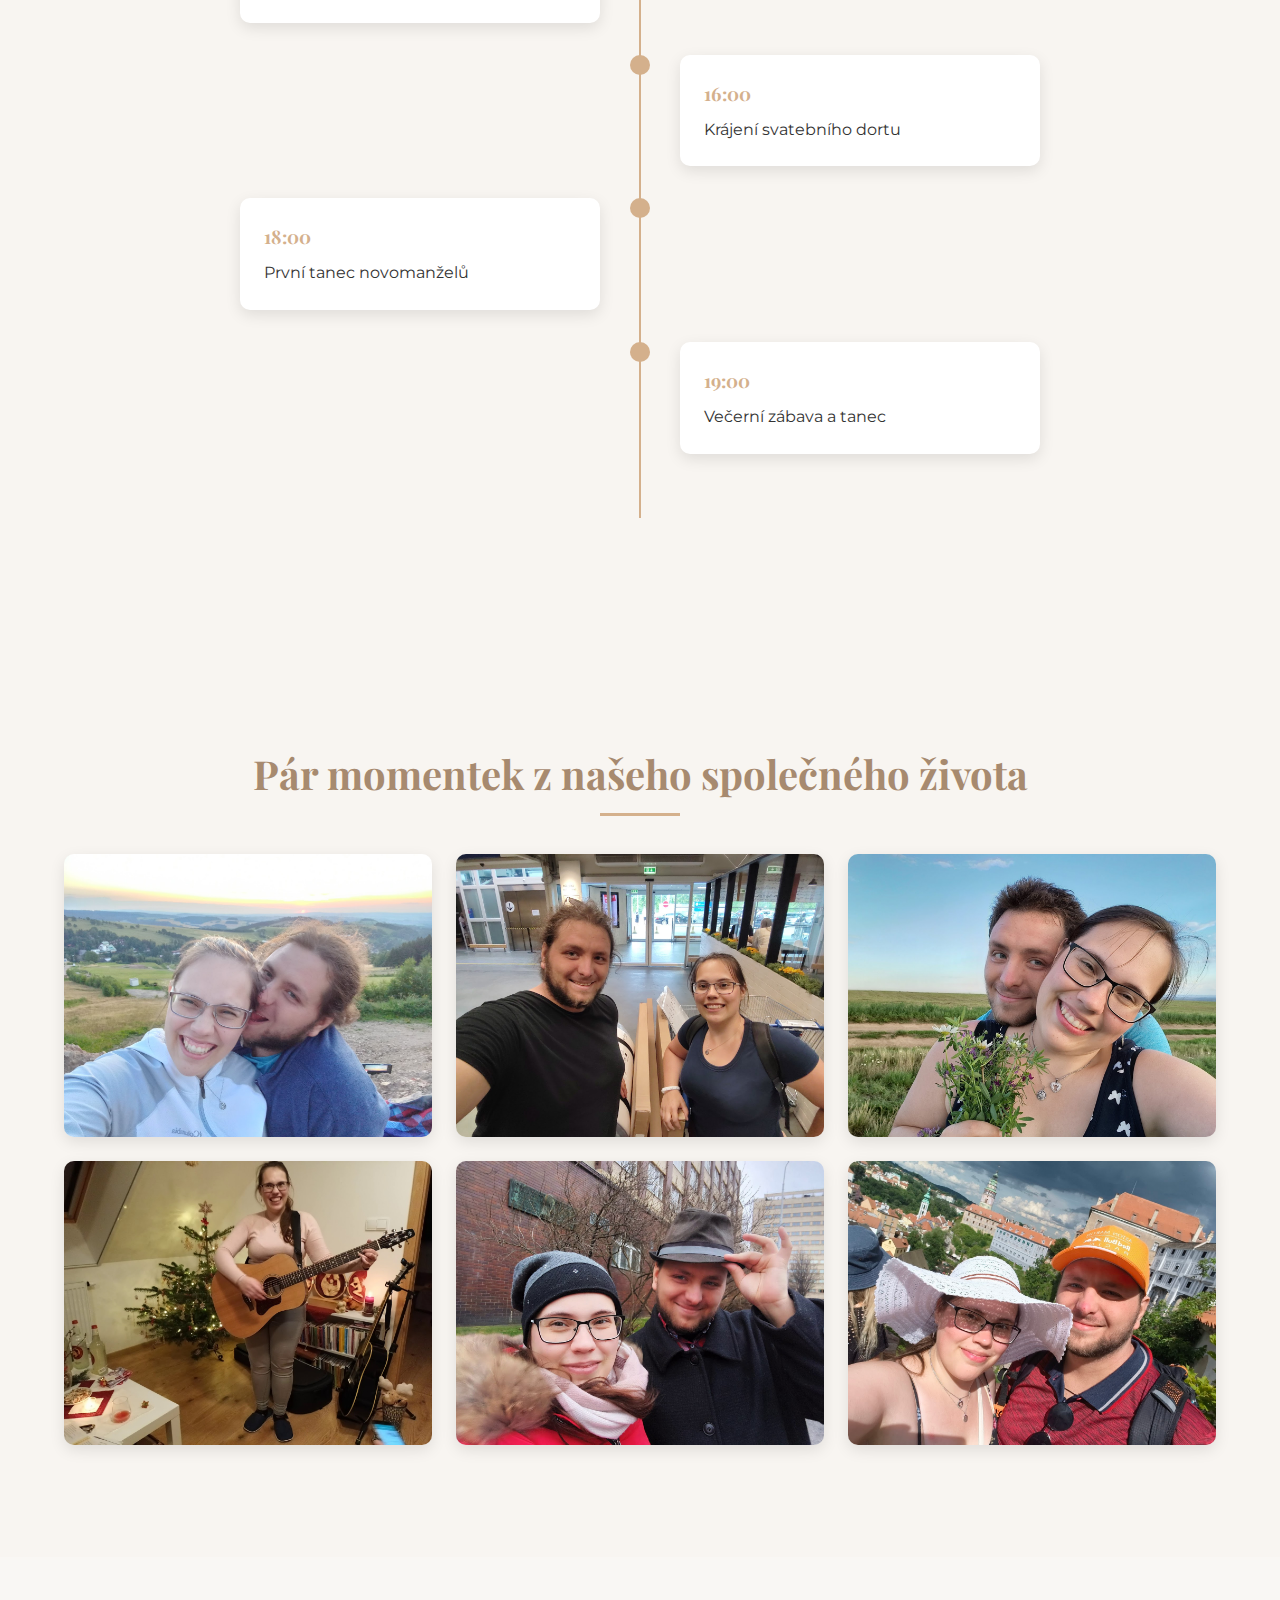
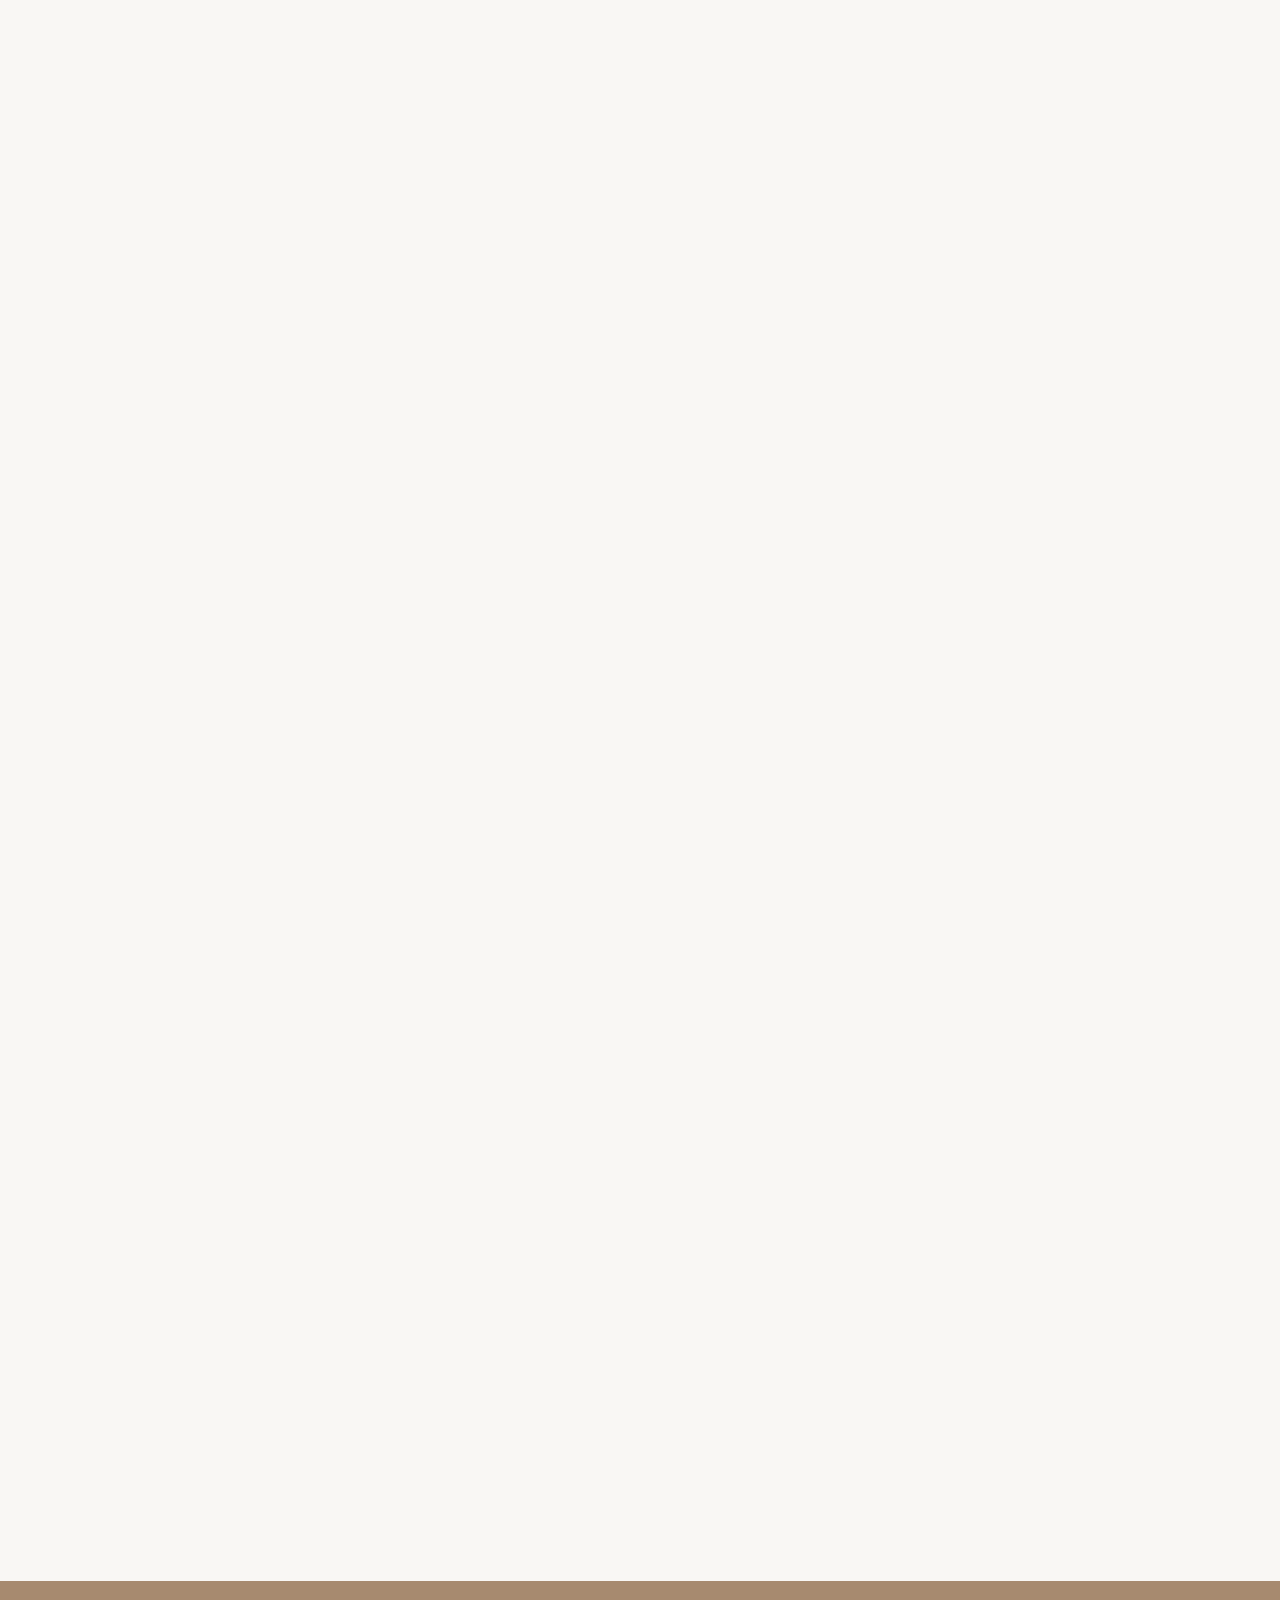
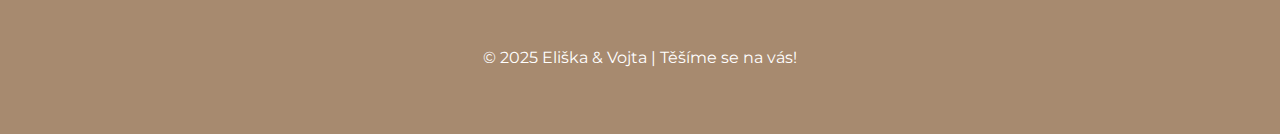
==== commit 88bece00: "Update textu a RSVP" ====
--- a/index.html
+++ b/index.html
@@ -66,20 +66,27 @@
         <!-- Náš příběh -->
         <section id="our-story" class="section">
             <div class="container">
-                <h2 class="section-title">[Work in progress] Náš příběh (hodně zkrácený)</h2>
+                <h2 class="section-title">Náš příběh (hodně, opravdu hodně zkrácený)</h2>
                 <div class="story-container">
                     <div class="story-image">
                         <img src="images/our-story.jpg" alt="Náš příběh">
                     </div>
                     <div class="story-text">
                         <h3>Jak jsme se poznali</h3>
-                        <p>Naše cesty se zkřížily před pěti lety na letním festivalu v Praze. Jakub tam byl se svými přáteli a Jana přijela se svou sestrou. Osudové setkání u stánku s limonádou vedlo k celovečernímu rozhovoru a výměně kontaktů.</p>
-                        
-                        <h3>První rande</h3>
-                        <p>O týden později jsme se sešli v malé kavárně v centru města. Plánovaná hodina se protáhla na celé odpoledne a večer. Věděli jsme, že tohle je začátek něčeho výjimečného.</p>
-                        
+                        <p>
+                        Naše cesty se poprvé protnuly před pěti lety na letním táboře JUMP, kde jsme oba vedli odpolední skupinky. Už tehdy jsme začali společně táhnout za jeden provaz.
+                        </p>
+
+                        <h3>Začátky vztahu</h3>
+                        <p>
+                        Po druhém ročníku tábora jsme si začali pravidelně psát a telefonovat. I když nás dělila vzdálenost, dokázali jsme ji překonat. První rande proběhlo 
+                        23. srpna 2021 v Brně, druhé v Praze (během něj Vojtu nečekaně pokadil holub, takže na to nikdy nezapomeneme) a pak už následovala spousta dalších setkání.
+                        </p>
+
                         <h3>Zásnuby</h3>
-                        <p>Po třech letech vztahu Jakub připravil překvapení v podobě výletu do Paříže. Před Eiffelovou věží poklekl a požádal Janu o ruku. Odpověď byla samozřejmě ano!</p>
+                        <p>
+                        Šumava je nádherné místo. Pro nás je o to výjimečnější, že právě tam padla ona zásadní otázka: „Vezmeš si mě?“ Odpověď samozřejmě zněla ano!
+                        </p>
                     </div>
                 </div>
             </div>
@@ -88,7 +95,7 @@
         <!-- Detaily -->
         <section id="details" class="section details-section">
             <div class="container">
-                <h2 class="section-title">[Work in progress] Detaily svatby</h2>
+                <h2 class="section-title">Detaily svatby</h2>
                 <div class="details-container">
                     <div class="detail-card">
                         <div class="detail-icon">
@@ -96,29 +103,29 @@
                         </div>
                         <h3>Obřad</h3>
                         <p class="detail-time">11:00</p>
-                        <p class="detail-location">Kostel sv. Jakuba</p>
-                        <p>Kostelní 1, Praha 1</p>
-                        <a href="https://maps.google.com" target="_blank" class="map-link">Zobrazit na mapě</a>
+                        <p class="detail-location">Kostel sv. Terezie z Avily</p>
+                        <p>Drasty 1</p>
+                        <a href="https://en.mapy.cz/zakladni?source=base&id=2556126&x=14.4010326&y=50.1970680&z=19" target="_blank" class="map-link">Zobrazit na mapě</a>
                     </div>
                     <div class="detail-card">
                         <div class="detail-icon">
                             <i class="fas fa-glass-cheers"></i>
                         </div>
                         <h3>Hostina</h3>
-                        <p class="detail-time">13:30</p>
-                        <p class="detail-location">Zámek Růže</p>
-                        <p>Zámecká 5, Praha 6</p>
-                        <a href="https://maps.google.com" target="_blank" class="map-link">Zobrazit na mapě</a>
+                        <p class="detail-time">13:00</p>
+                        <p class="detail-location">Zámeček Drasty</p>
+                        <p>Drasty 1</p>
+                        <a href="https://en.mapy.cz/zakladni?source=firm&id=13748683&x=14.4010326&y=50.1970680&z=19" target="_blank" class="map-link">Zobrazit na mapě</a>
                     </div>
                     <div class="detail-card">
                         <div class="detail-icon">
                             <i class="fas fa-hotel"></i>
                         </div>
                         <h3>Ubytování</h3>
-                        <p class="detail-location">Hotel Růže</p>
-                        <p>Zámecká 7, Praha 6</p>
-                        <p>Pro rezervaci použijte kód: SVATBAJJ</p>
-                        <a href="tel:+420123456789" class="phone-link">+420 123 456 789</a>
+                        <p class="detail-location">Kerít Drasty</p>
+                        <p>Drasty 1</p>
+                        <p>Ubytují vás naši svědci</p>
+                        <a href="https://en.mapy.cz/zakladni?source=firm&id=13748683&x=14.4010326&y=50.1970680&z=19" target="_blank" class="map-link">Zobrazit na mapě</a>
                     </div>
                 </div>
             </div>
@@ -127,7 +134,7 @@
         <!-- Program -->
         <section id="schedule" class="section">
             <div class="container">
-                <h2 class="section-title">[Work in progress] Program svatebního dne </h2>
+                <h2 class="section-title">Program svatebního dne - pravděpodobně se bude ještě měnit! </h2>
                 <div class="timeline">
                     <div class="timeline-item">
                         <div class="timeline-dot"></div>
@@ -153,7 +160,7 @@
                     <div class="timeline-item">
                         <div class="timeline-dot"></div>
                         <div class="timeline-content">
-                            <h3>13:30</h3>
+                            <h3>13:00</h3>
                             <p>Přípitek a zahájení hostiny</p>
                         </div>
                     </div>
@@ -185,7 +192,7 @@
         <!-- Galerie -->
         <section id="gallery" class="section">
             <div class="container">
-                <h2 class="section-title">Galerie</h2>
+                <h2 class="section-title">Pár momentek z našeho společného života</h2>
                 <div class="gallery-container">
                     <div class="gallery-item" onclick="openLightbox(0)">
                         <img src="images/gallery-1.jpg" alt="Fotka 1">
@@ -222,51 +229,7 @@
         <!-- RSVP -->
         <section id="rsvp" class="section rsvp-section">
             <div class="container">
-                <h2 class="section-title">Potvrzení účasti</h2>
-                <p class="rsvp-intro">Prosíme o potvrzení vaší účasti do 1. srpna 2025.</p>
-                <form id="rsvp-form" class="rsvp-form">
-                    <div class="form-group">
-                        <label for="name">Jméno a příjmení</label>
-                        <input type="text" id="name" name="name" required>
-                    </div>
-                    <div class="form-group">
-                        <label for="email">Email</label>
-                        <input type="email" id="email" name="email" required>
-                    </div>
-                    <div class="form-group">
-                        <label for="phone">Telefon</label>
-                        <input type="tel" id="phone" name="phone">
-                    </div>
-                    <div class="form-group">
-                        <label>Zúčastníte se?</label>
-                        <div class="radio-group">
-                            <input type="radio" id="attending-yes" name="attending" value="yes" required>
-                            <label for="attending-yes">Ano, s radostí</label>
-                        </div>
-                        <div class="radio-group">
-                            <input type="radio" id="attending-no" name="attending" value="no">
-                            <label for="attending-no">Bohužel se nemohu zúčastnit</label>
-                        </div>
-                    </div>
-                    <div class="form-group" id="guests-group">
-                        <label for="guests">Počet hostů (včetně vás)</label>
-                        <select id="guests" name="guests">
-                            <option value="1">1</option>
-                            <option value="2">2</option>
-                            <option value="3">3</option>
-                            <option value="4">4</option>
-                        </select>
-                    </div>
-                    <div class="form-group">
-                        <label for="message">Vzkaz pro novomanžele</label>
-                        <textarea id="message" name="message" rows="4"></textarea>
-                    </div>
-                    <button type="submit" class="submit-btn">Odeslat</button>
-                </form>
-                <div id="form-success" class="form-success">
-                    <i class="fas fa-check-circle"></i>
-                    <p>Děkujeme za potvrzení účasti!</p>
-                </div>
+                <iframe src="https://docs.google.com/forms/d/e/1FAIpQLScYhQofIiGNdMS3vVFSfKxwgDZBk3MpCEimn967IHENcqiz8g/viewform?embedded=true" width="640" height="1062" frameborder="0" marginheight="0" marginwidth="0">Loading…</iframe>
             </div>
         </section>
 
@@ -274,10 +237,6 @@
         <footer class="footer">
             <div class="container">
                 <p>&copy; 2025 Eliška & Vojta | Těšíme se na vás!</p>
-                <div class="social-links">
-                    <a href="#" class="social-link"><i class="fab fa-instagram"></i></a>
-                    <a href="#" class="social-link"><i class="fab fa-facebook"></i></a>
-                </div>
             </div>
         </footer>
     </div>
--- a/styles.css
+++ b/styles.css
@@ -472,6 +472,22 @@
     background-color: #f9f7f4;
 }
 
+/* Vycentrování kontejneru pro RSVP */
+.rsvp-section .container {
+    text-align: center; /* Všechny bloky uvnitř budou vycentrované */
+  }
+
+/* Stylování samotného iframu */
+.rsvp-section .container iframe {
+    display: block;      /* Aby fungovalo margin: 0 auto */
+    margin: 0 auto;      /* Horizontální vycentrování */
+    width: 100%;         /* Responsivní šířka */
+    max-width: 640px;    /* Maximální šířka, aby se neroztahoval do šířky přes celou stránku */
+    height: 1400px;      /* Nastavte dle potřeby, aby se uvnitř nevytvářel scrollbar */
+    border: none;        /* Schováme rámeček iframu */
+  }
+
+
 .rsvp-intro {
     text-align: center;
     margin-bottom: 2rem;
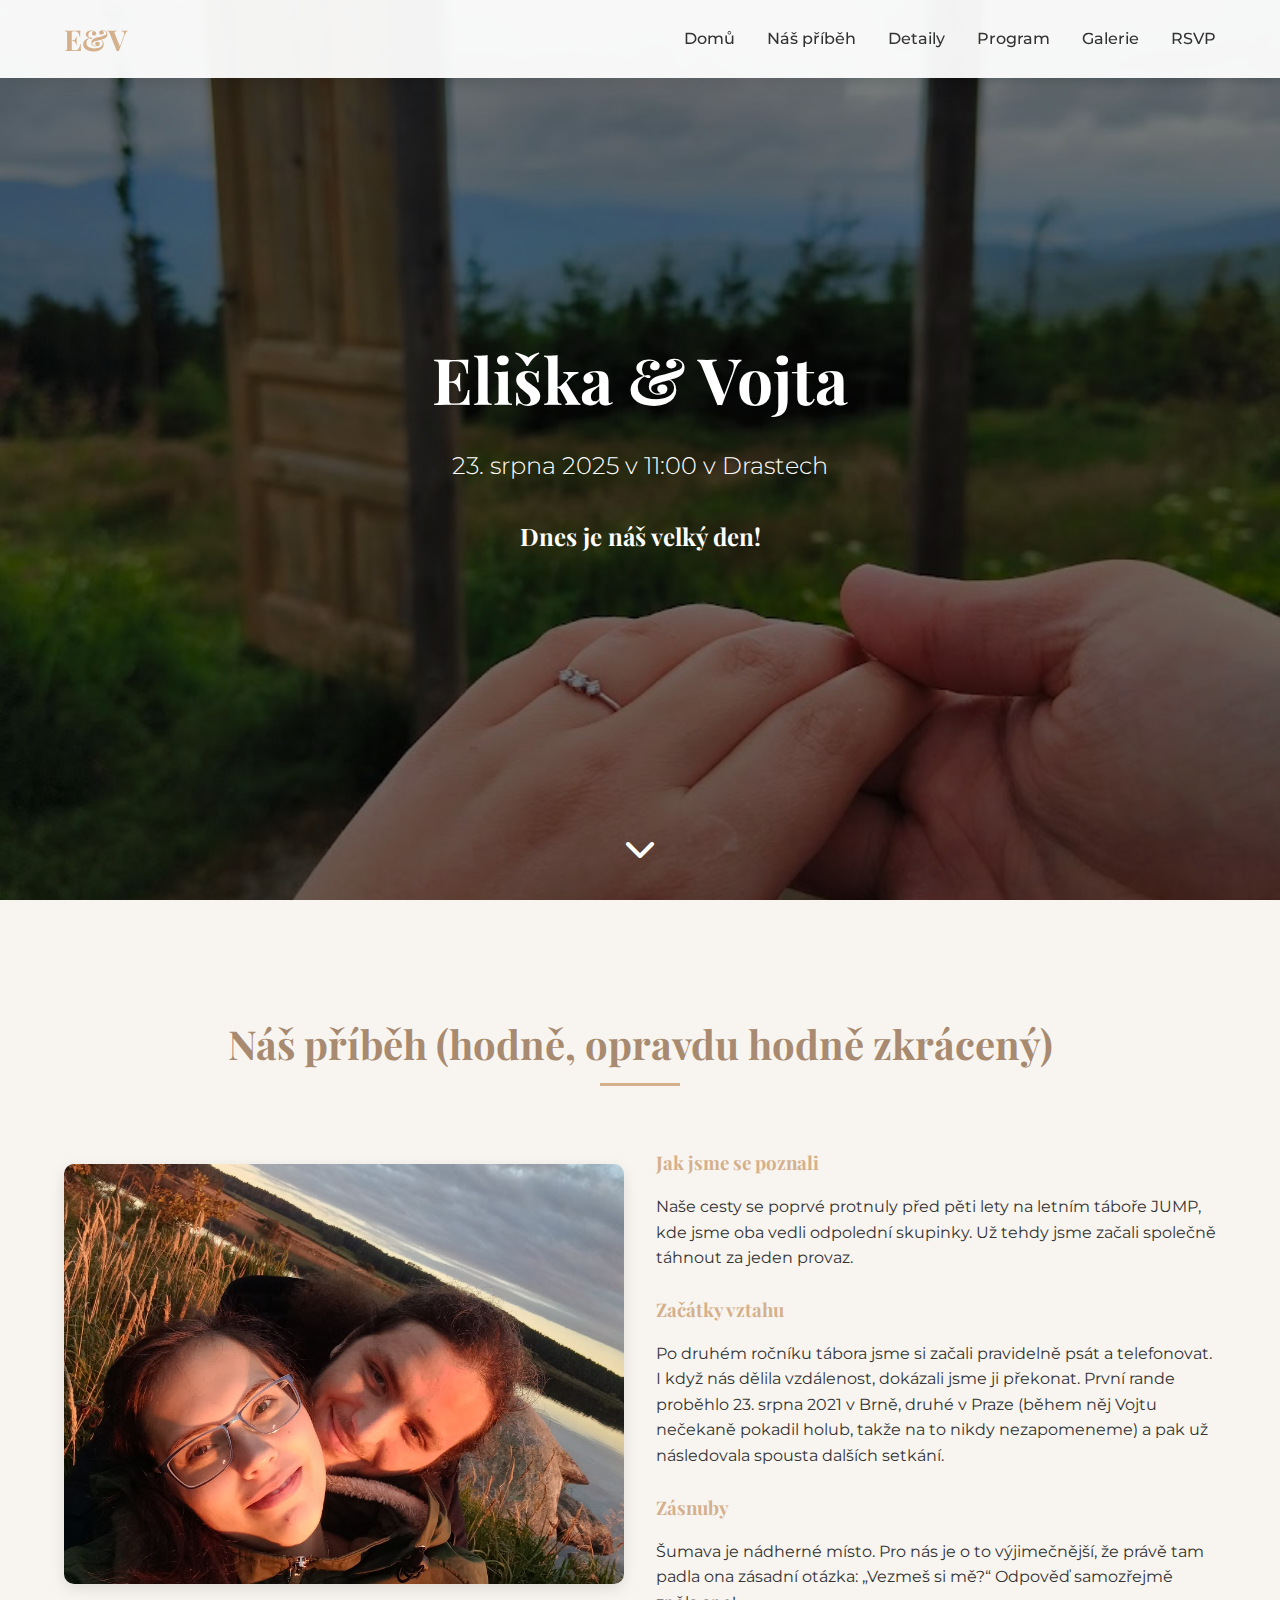
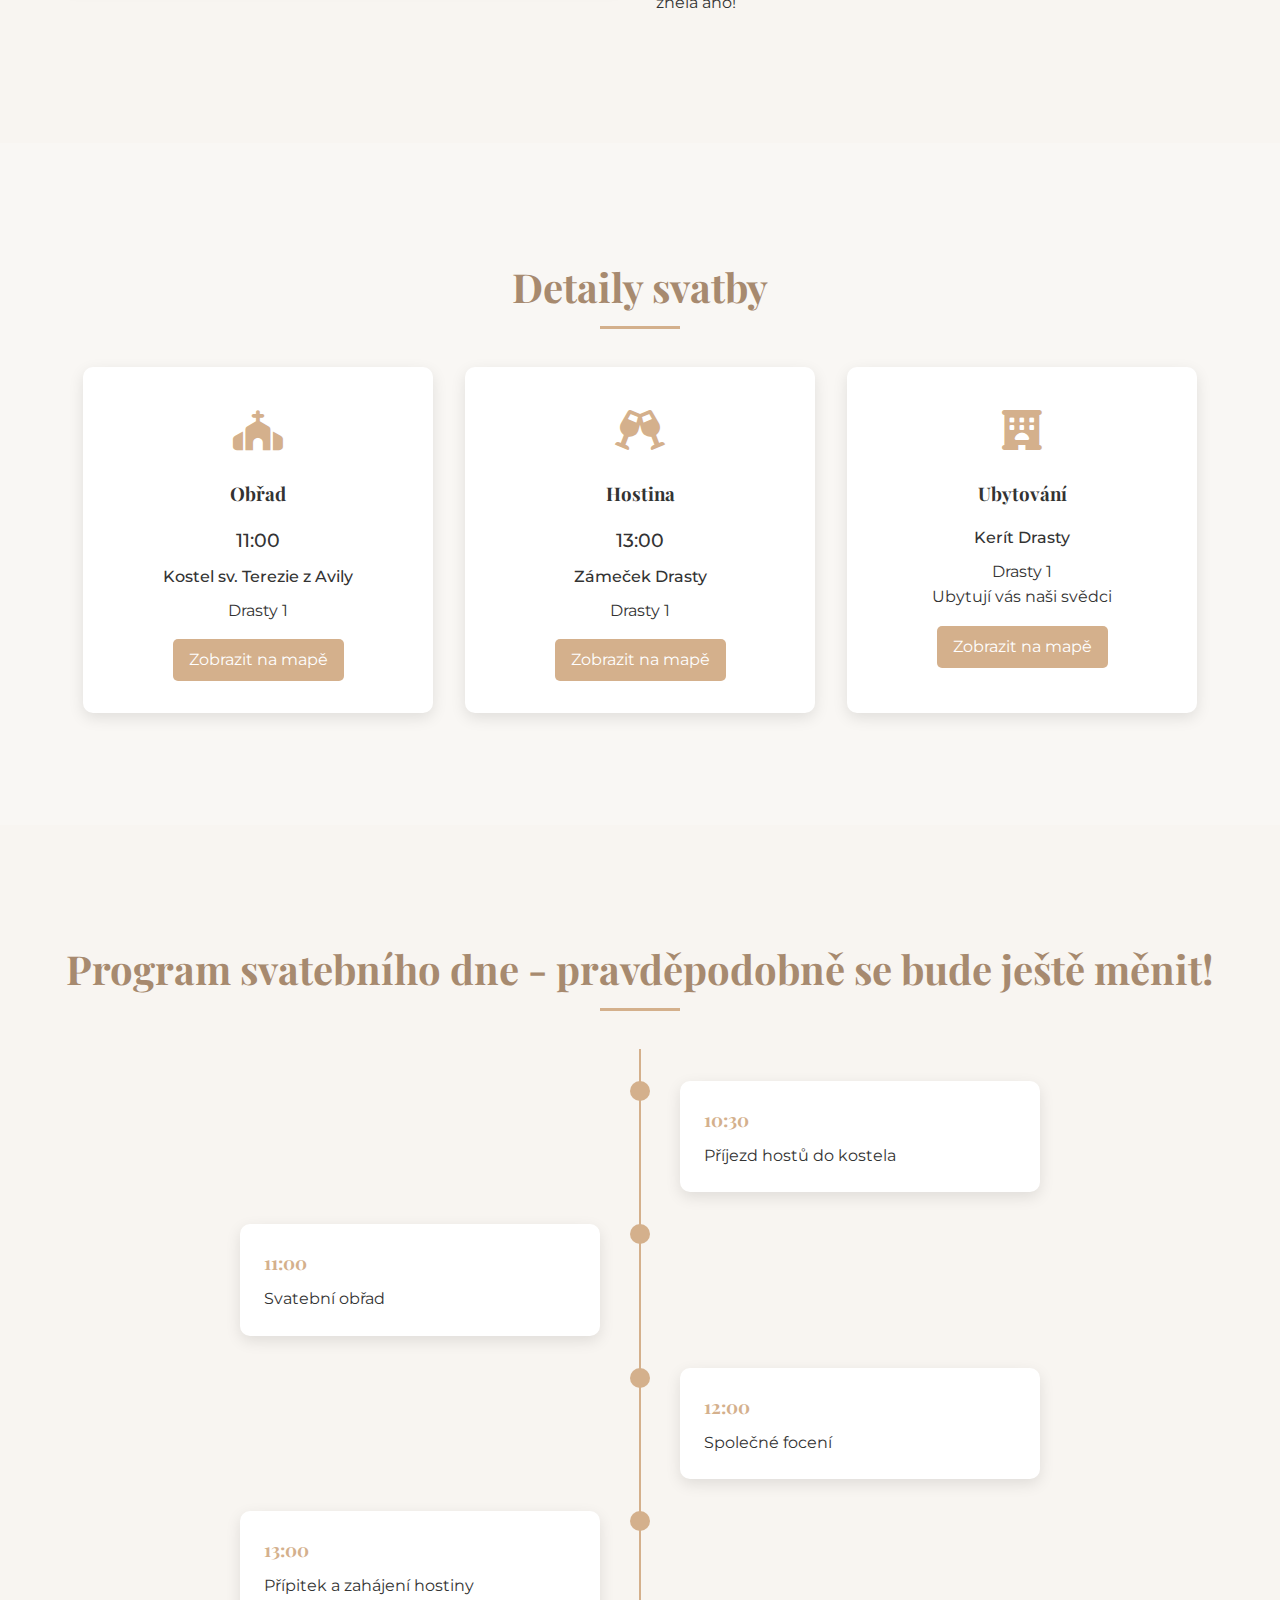
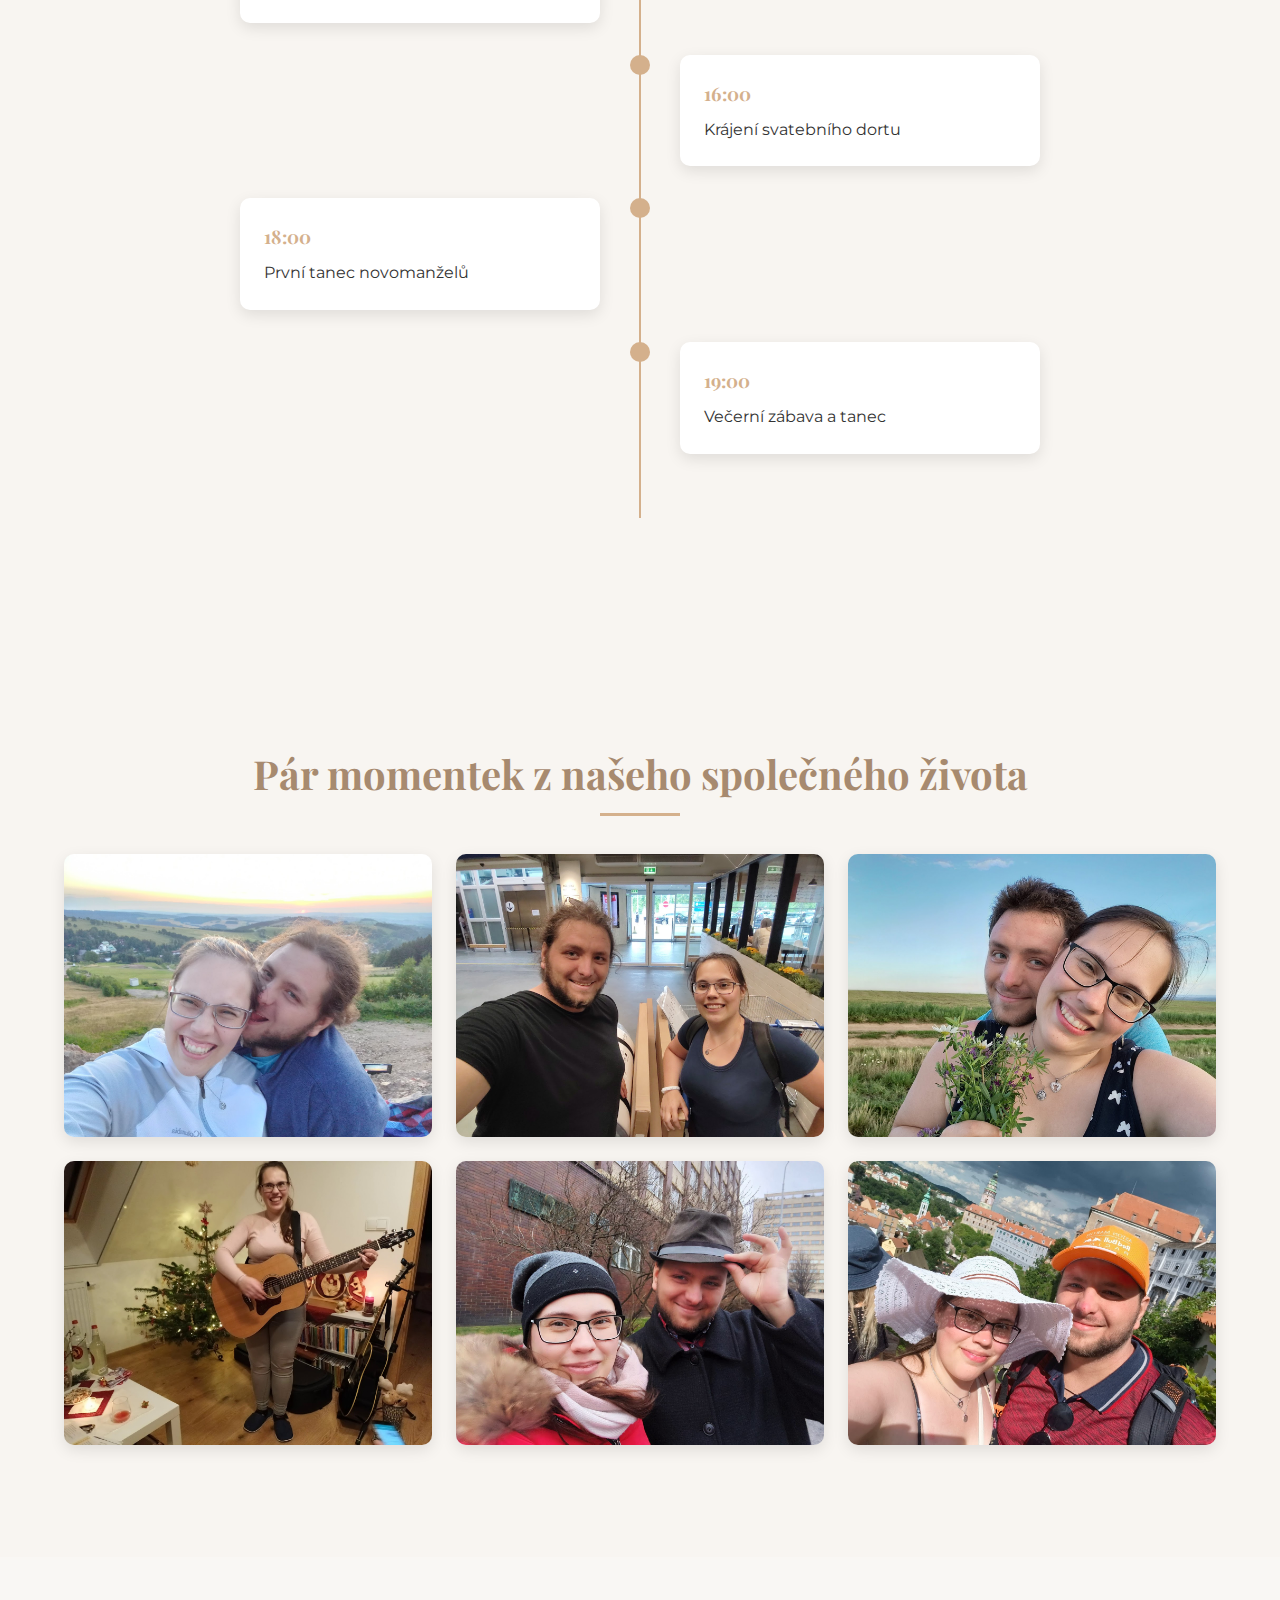
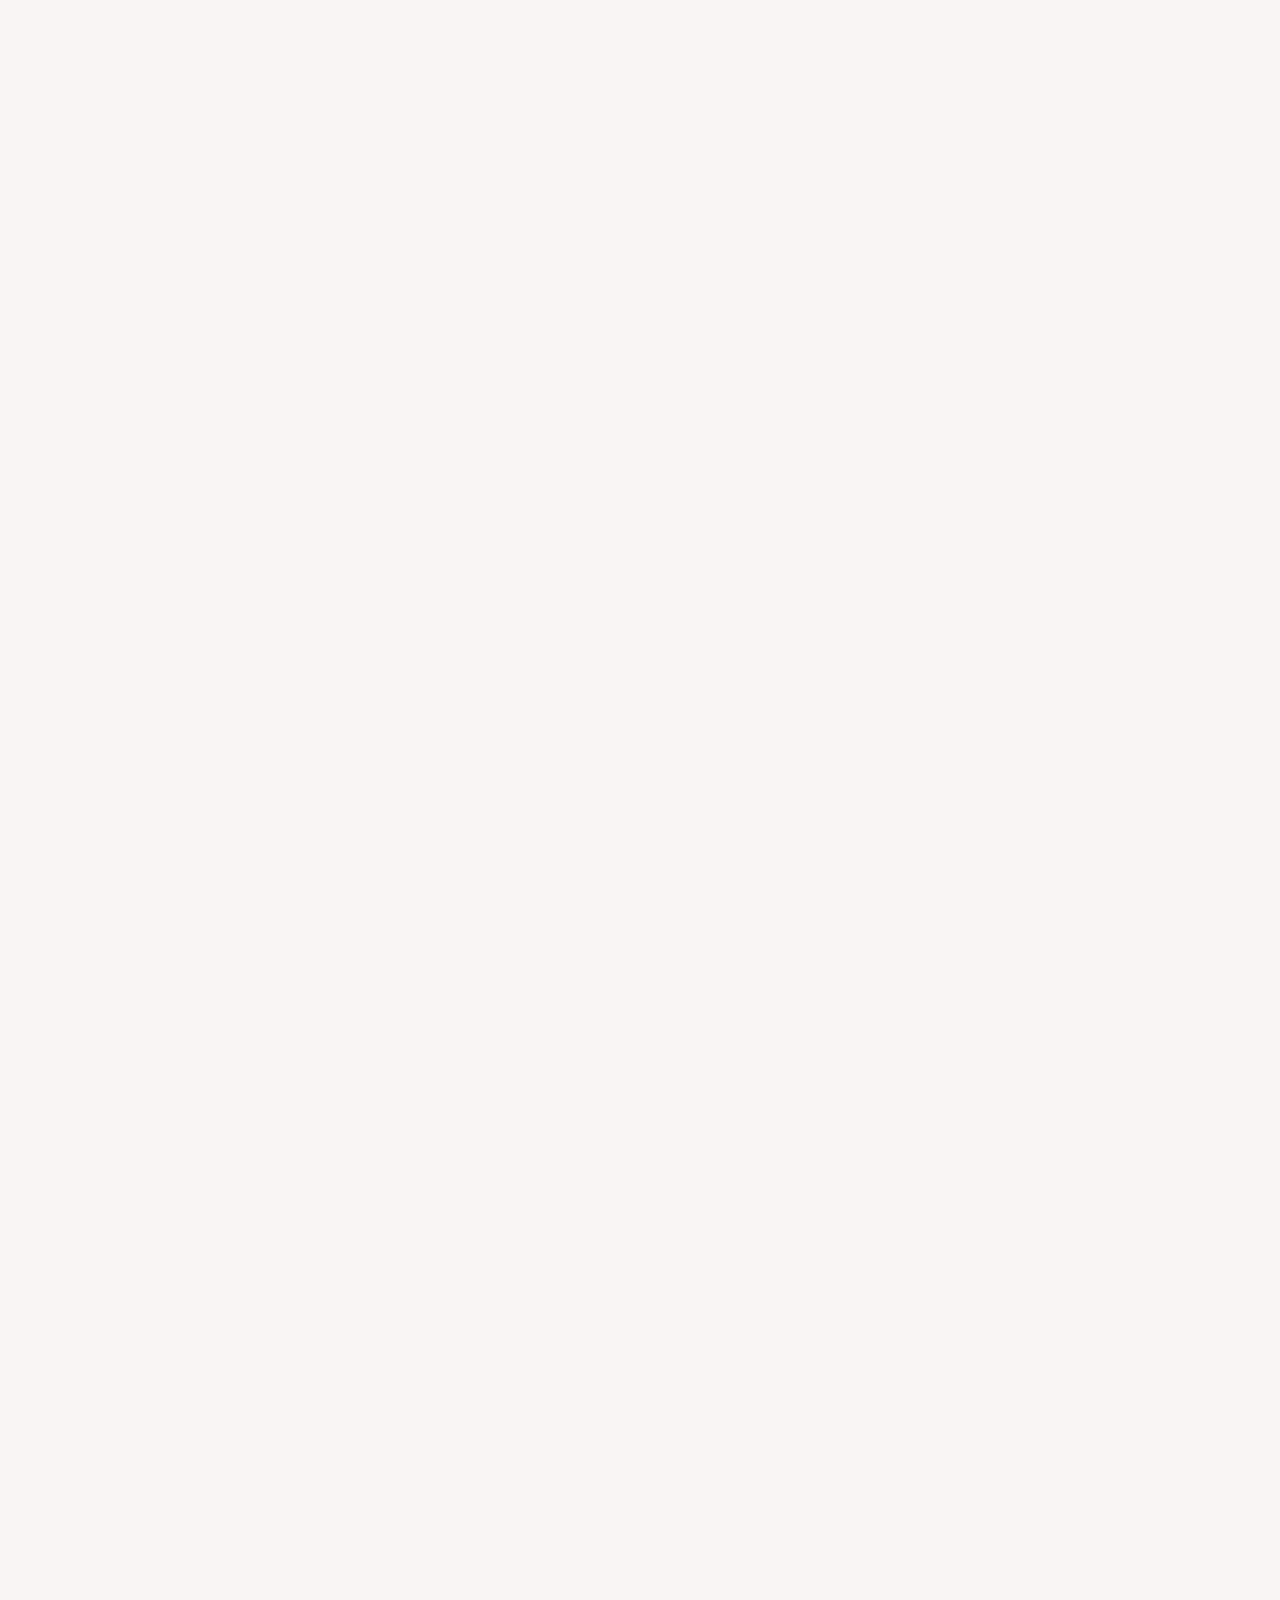
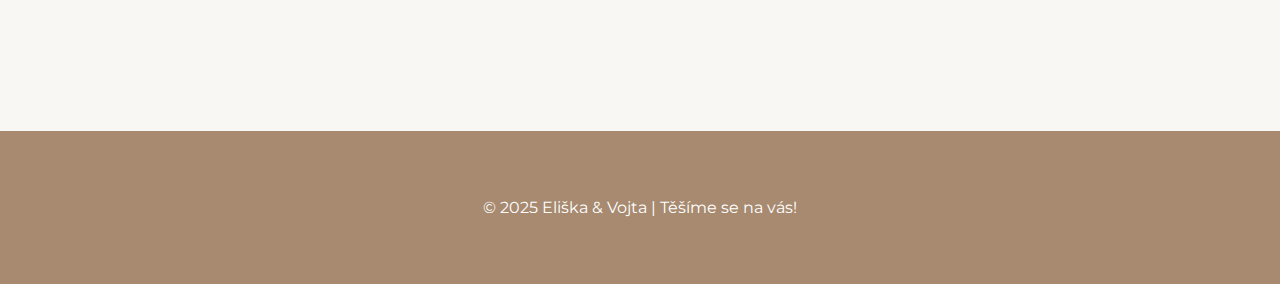
==== commit 2c16c58e: "RSVP Style" ====
--- a/index.html
+++ b/index.html
@@ -229,7 +229,7 @@
         <!-- RSVP -->
         <section id="rsvp" class="section rsvp-section">
             <div class="container">
-                <iframe src="https://docs.google.com/forms/d/e/1FAIpQLScYhQofIiGNdMS3vVFSfKxwgDZBk3MpCEimn967IHENcqiz8g/viewform?embedded=true" width="640" height="1062" frameborder="0" marginheight="0" marginwidth="0">Loading…</iframe>
+                <iframe src="https://docs.google.com/forms/d/e/1FAIpQLScYhQofIiGNdMS3vVFSfKxwgDZBk3MpCEimn967IHENcqiz8g/viewform?embedded=true" >Loading…</iframe>
             </div>
         </section>
 
--- a/styles.css
+++ b/styles.css
@@ -483,7 +483,7 @@
     margin: 0 auto;      /* Horizontální vycentrování */
     width: 100%;         /* Responsivní šířka */
     max-width: 640px;    /* Maximální šířka, aby se neroztahoval do šířky přes celou stránku */
-    height: 1400px;      /* Nastavte dle potřeby, aby se uvnitř nevytvářel scrollbar */
+    height: 1550px;      /* Nastavte dle potřeby, aby se uvnitř nevytvářel scrollbar */
     border: none;        /* Schováme rámeček iframu */
   }
 
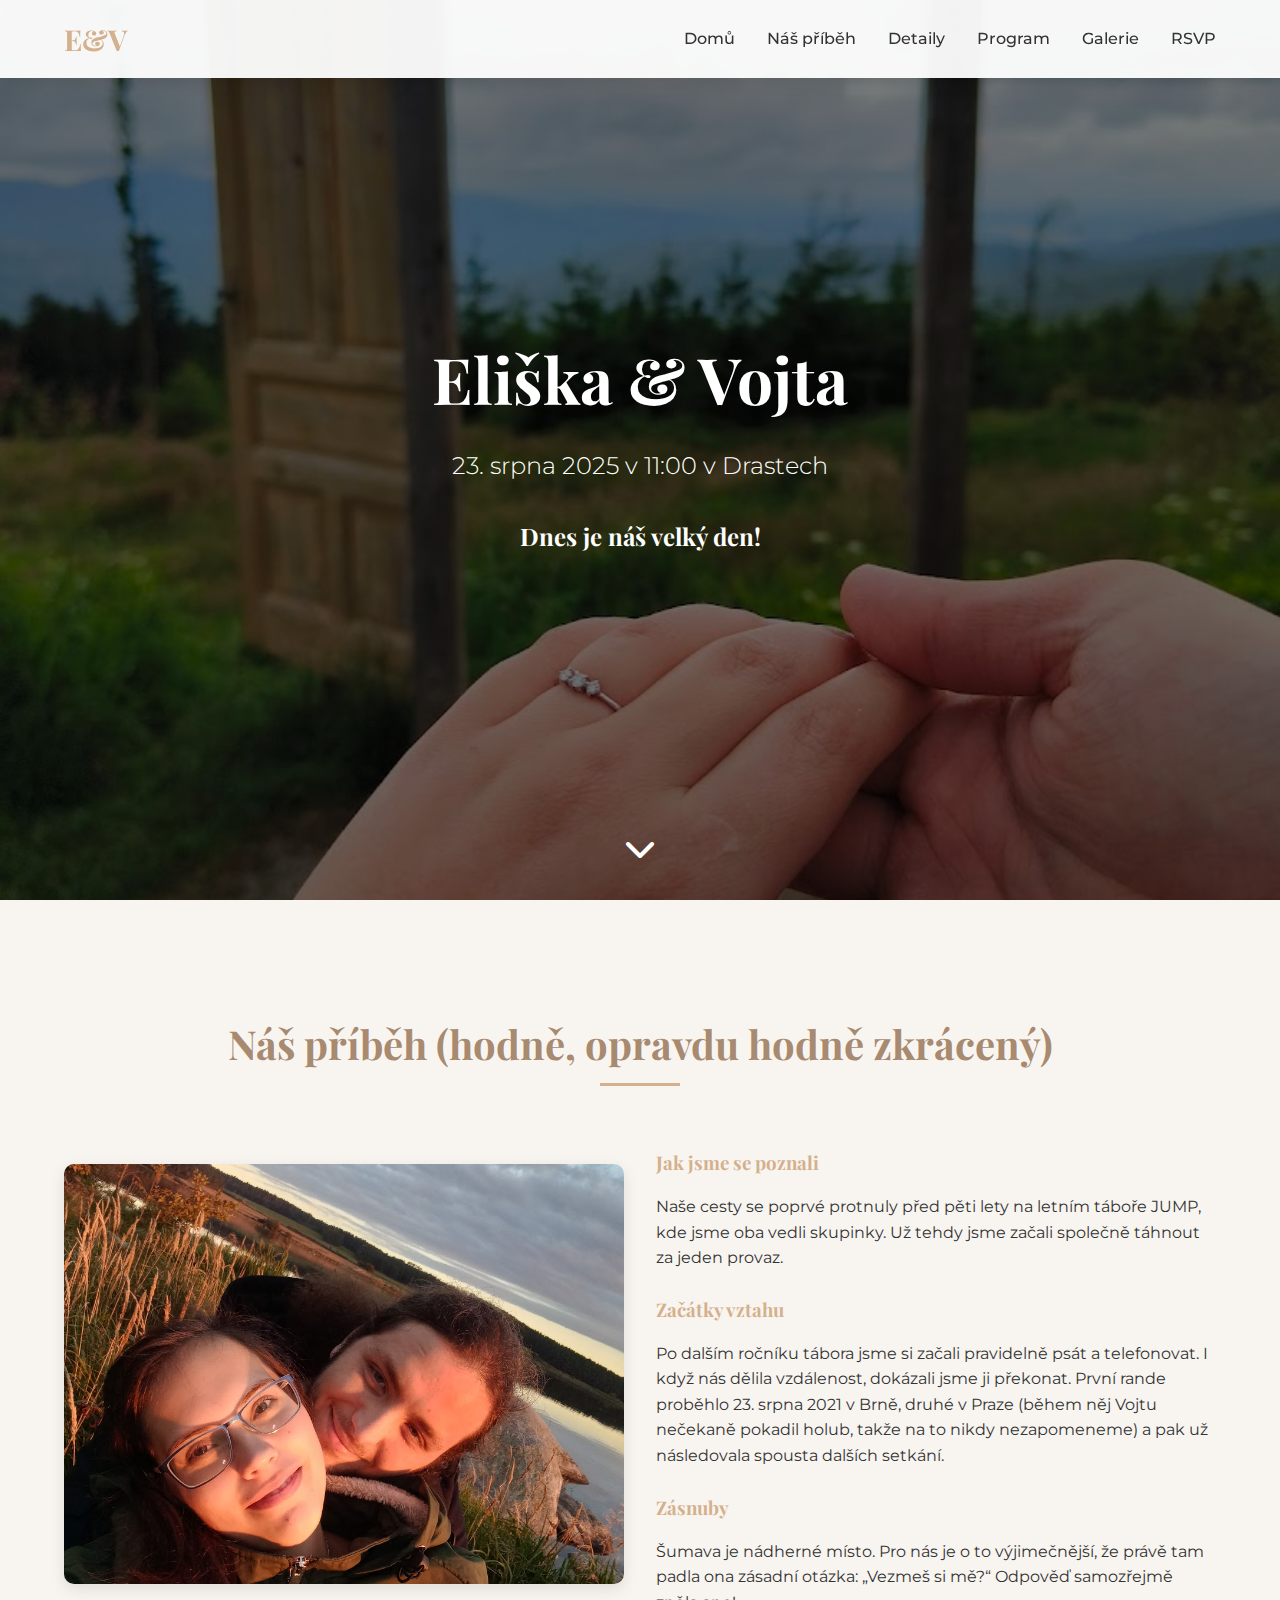
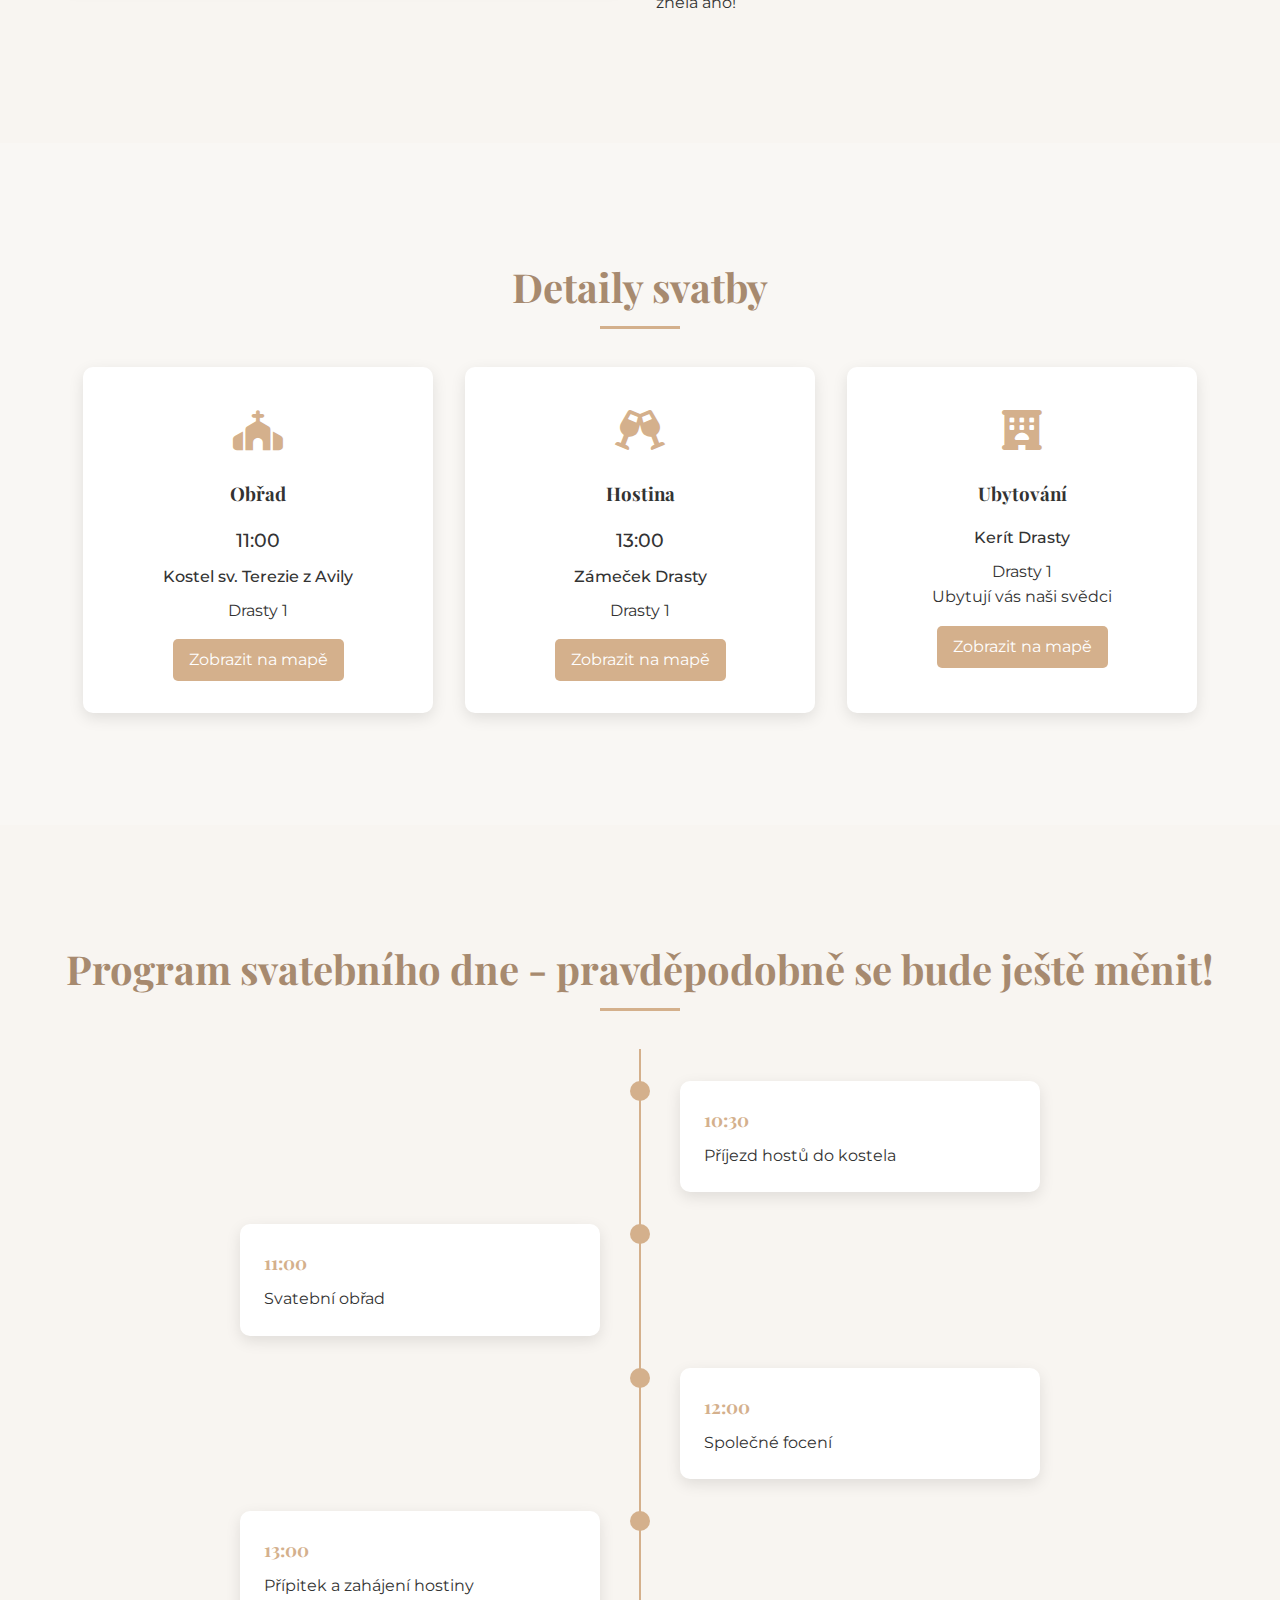
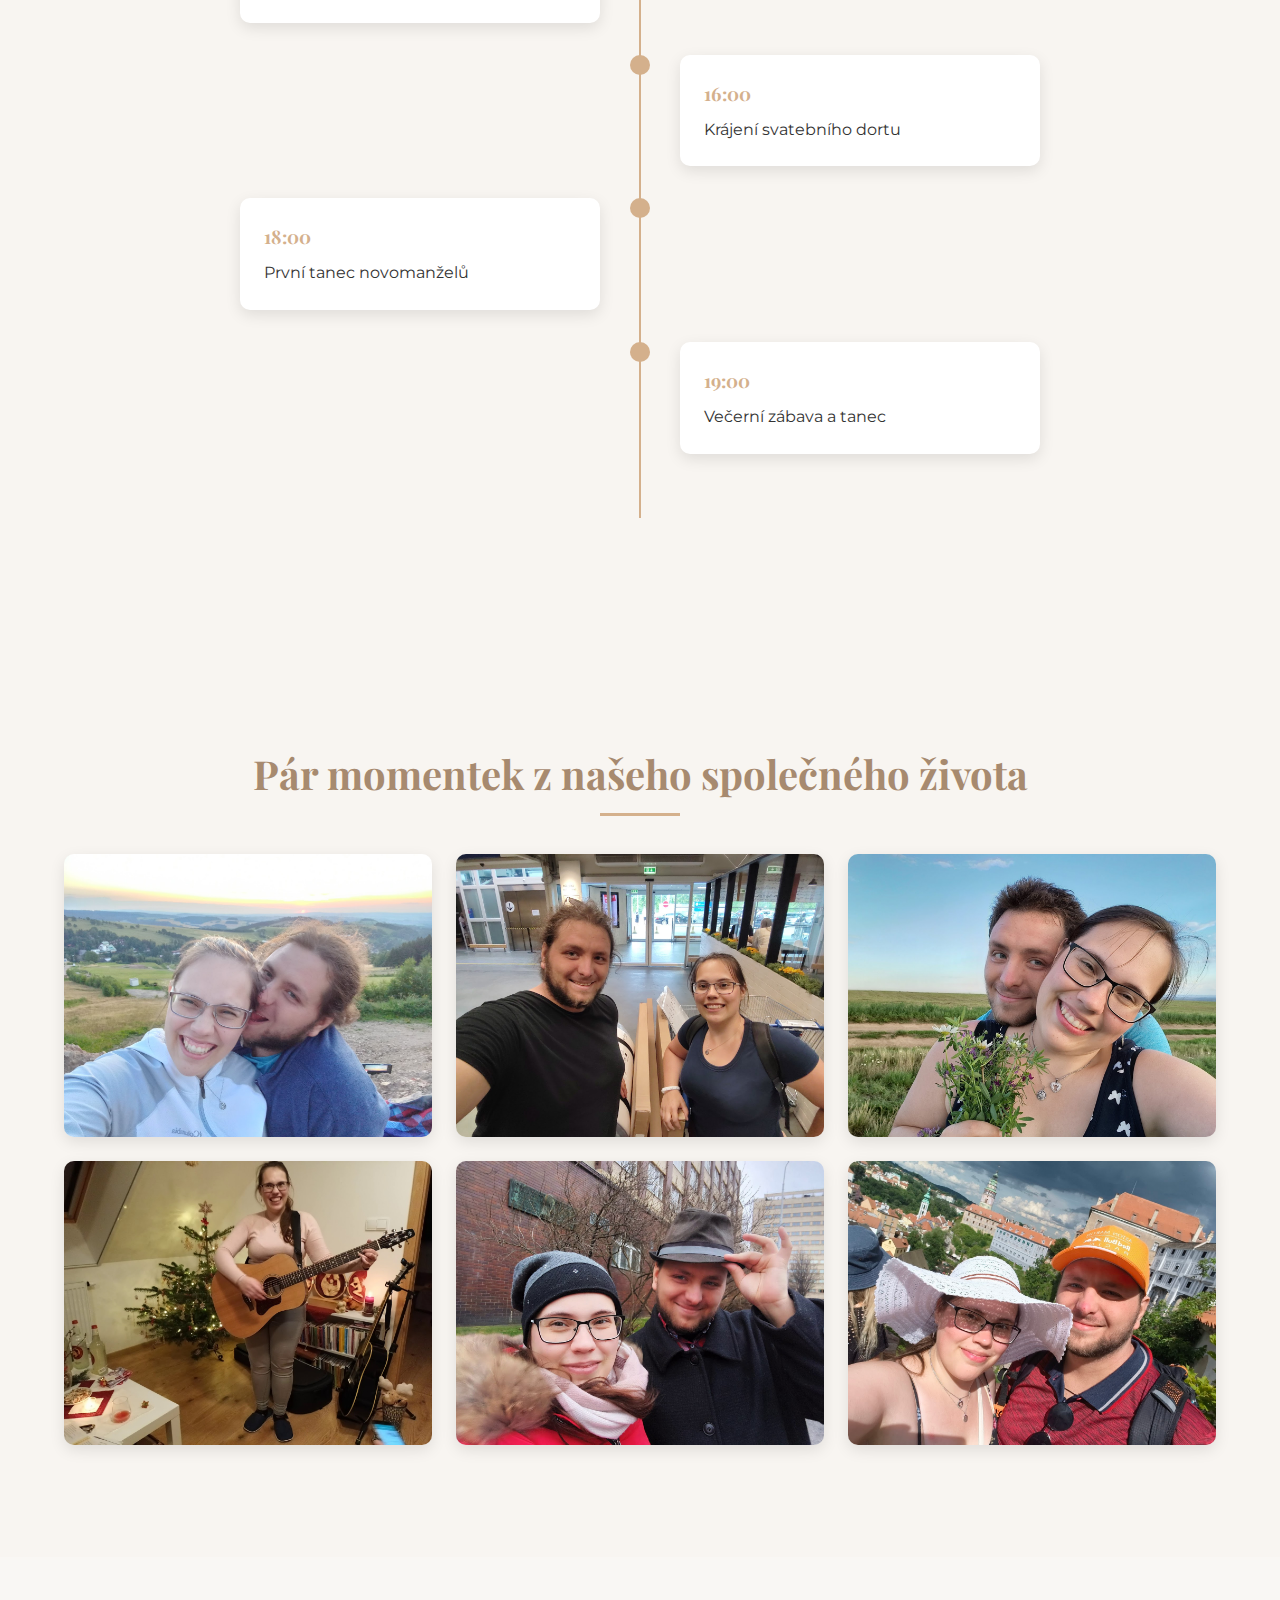
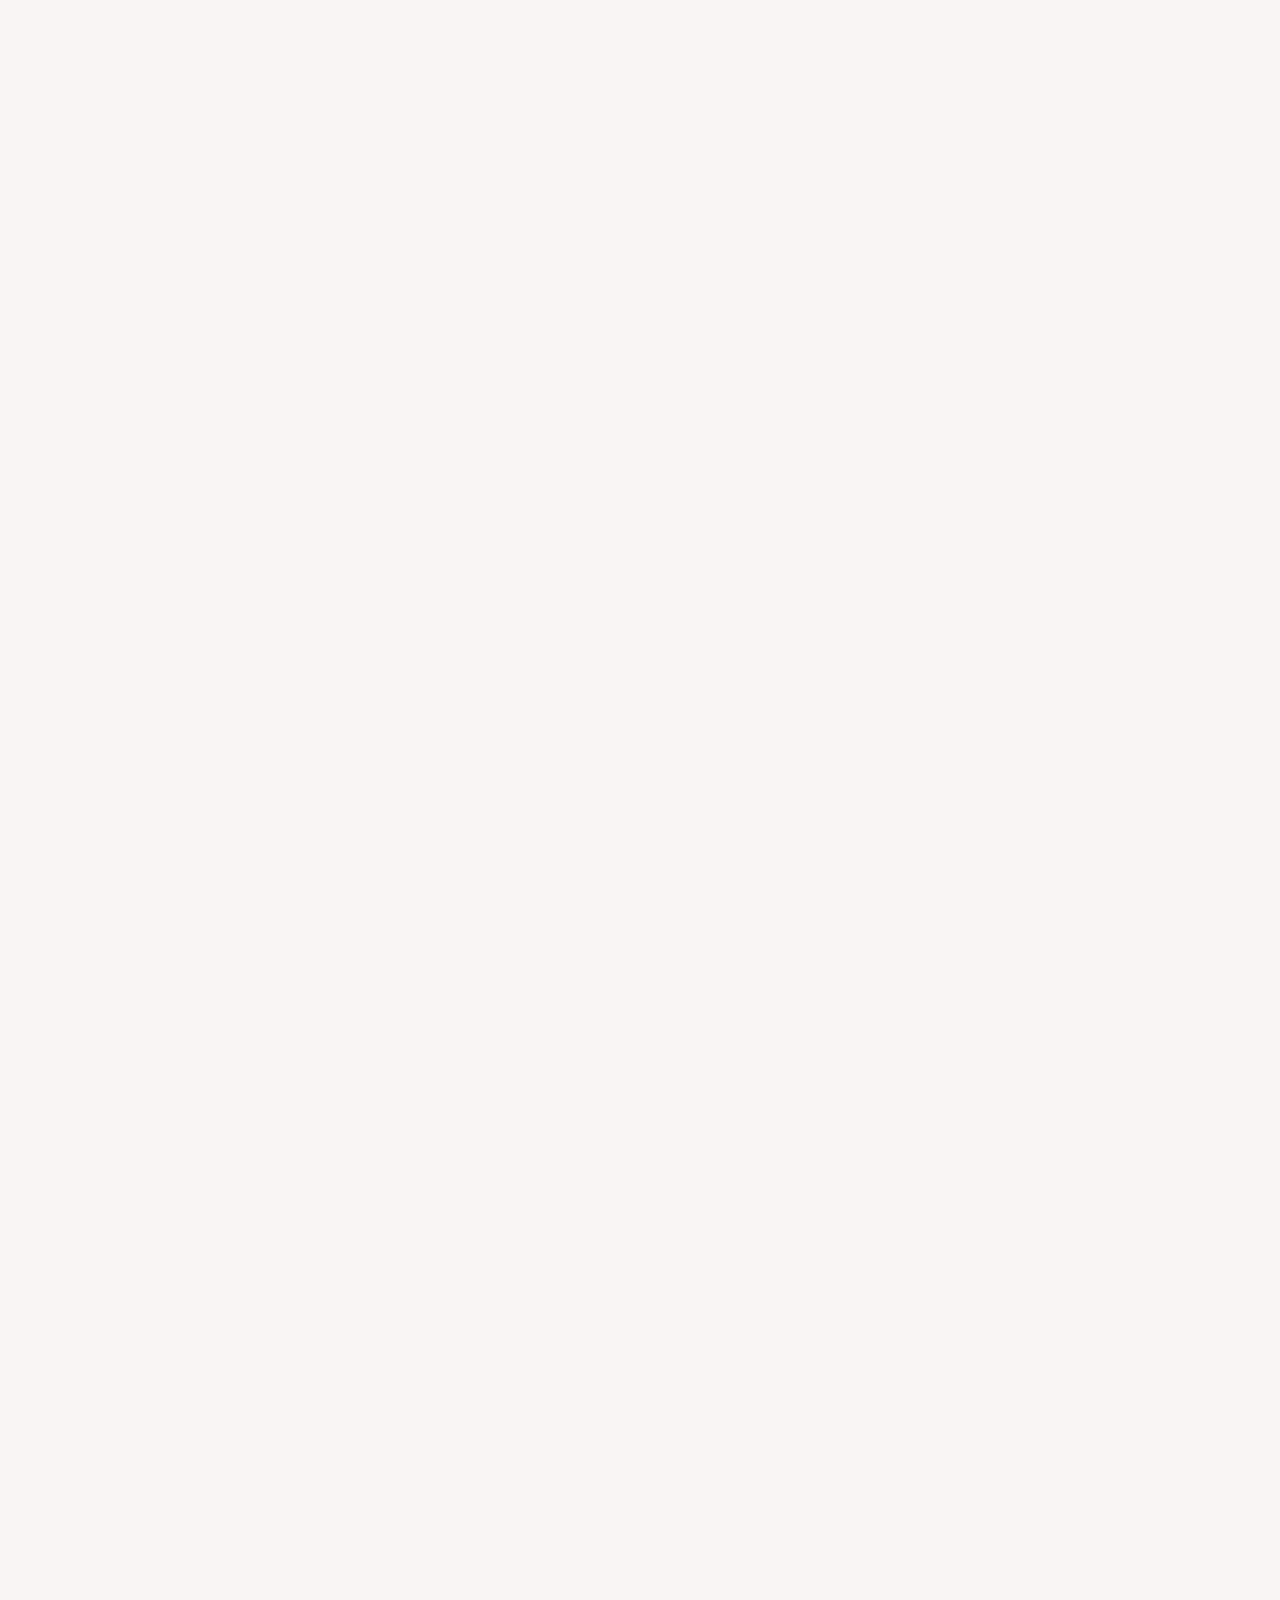
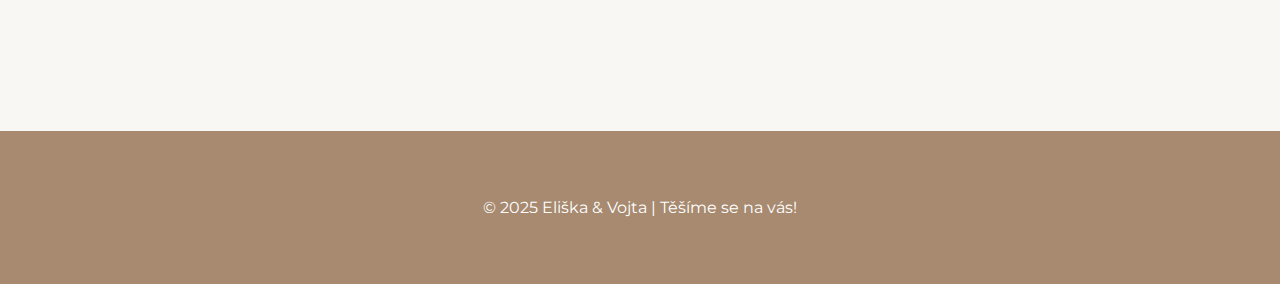
==== commit c6c96894: "Kosmeticka uprava textu" ====
--- a/index.html
+++ b/index.html
@@ -74,12 +74,12 @@
                     <div class="story-text">
                         <h3>Jak jsme se poznali</h3>
                         <p>
-                        Naše cesty se poprvé protnuly před pěti lety na letním táboře JUMP, kde jsme oba vedli odpolední skupinky. Už tehdy jsme začali společně táhnout za jeden provaz.
+                        Naše cesty se poprvé protnuly před pěti lety na letním táboře JUMP, kde jsme oba vedli skupinky. Už tehdy jsme začali společně táhnout za jeden provaz.
                         </p>
 
                         <h3>Začátky vztahu</h3>
                         <p>
-                        Po druhém ročníku tábora jsme si začali pravidelně psát a telefonovat. I když nás dělila vzdálenost, dokázali jsme ji překonat. První rande proběhlo 
+                        Po dalším ročníku tábora jsme si začali pravidelně psát a telefonovat. I když nás dělila vzdálenost, dokázali jsme ji překonat. První rande proběhlo 
                         23. srpna 2021 v Brně, druhé v Praze (během něj Vojtu nečekaně pokadil holub, takže na to nikdy nezapomeneme) a pak už následovala spousta dalších setkání.
                         </p>
 
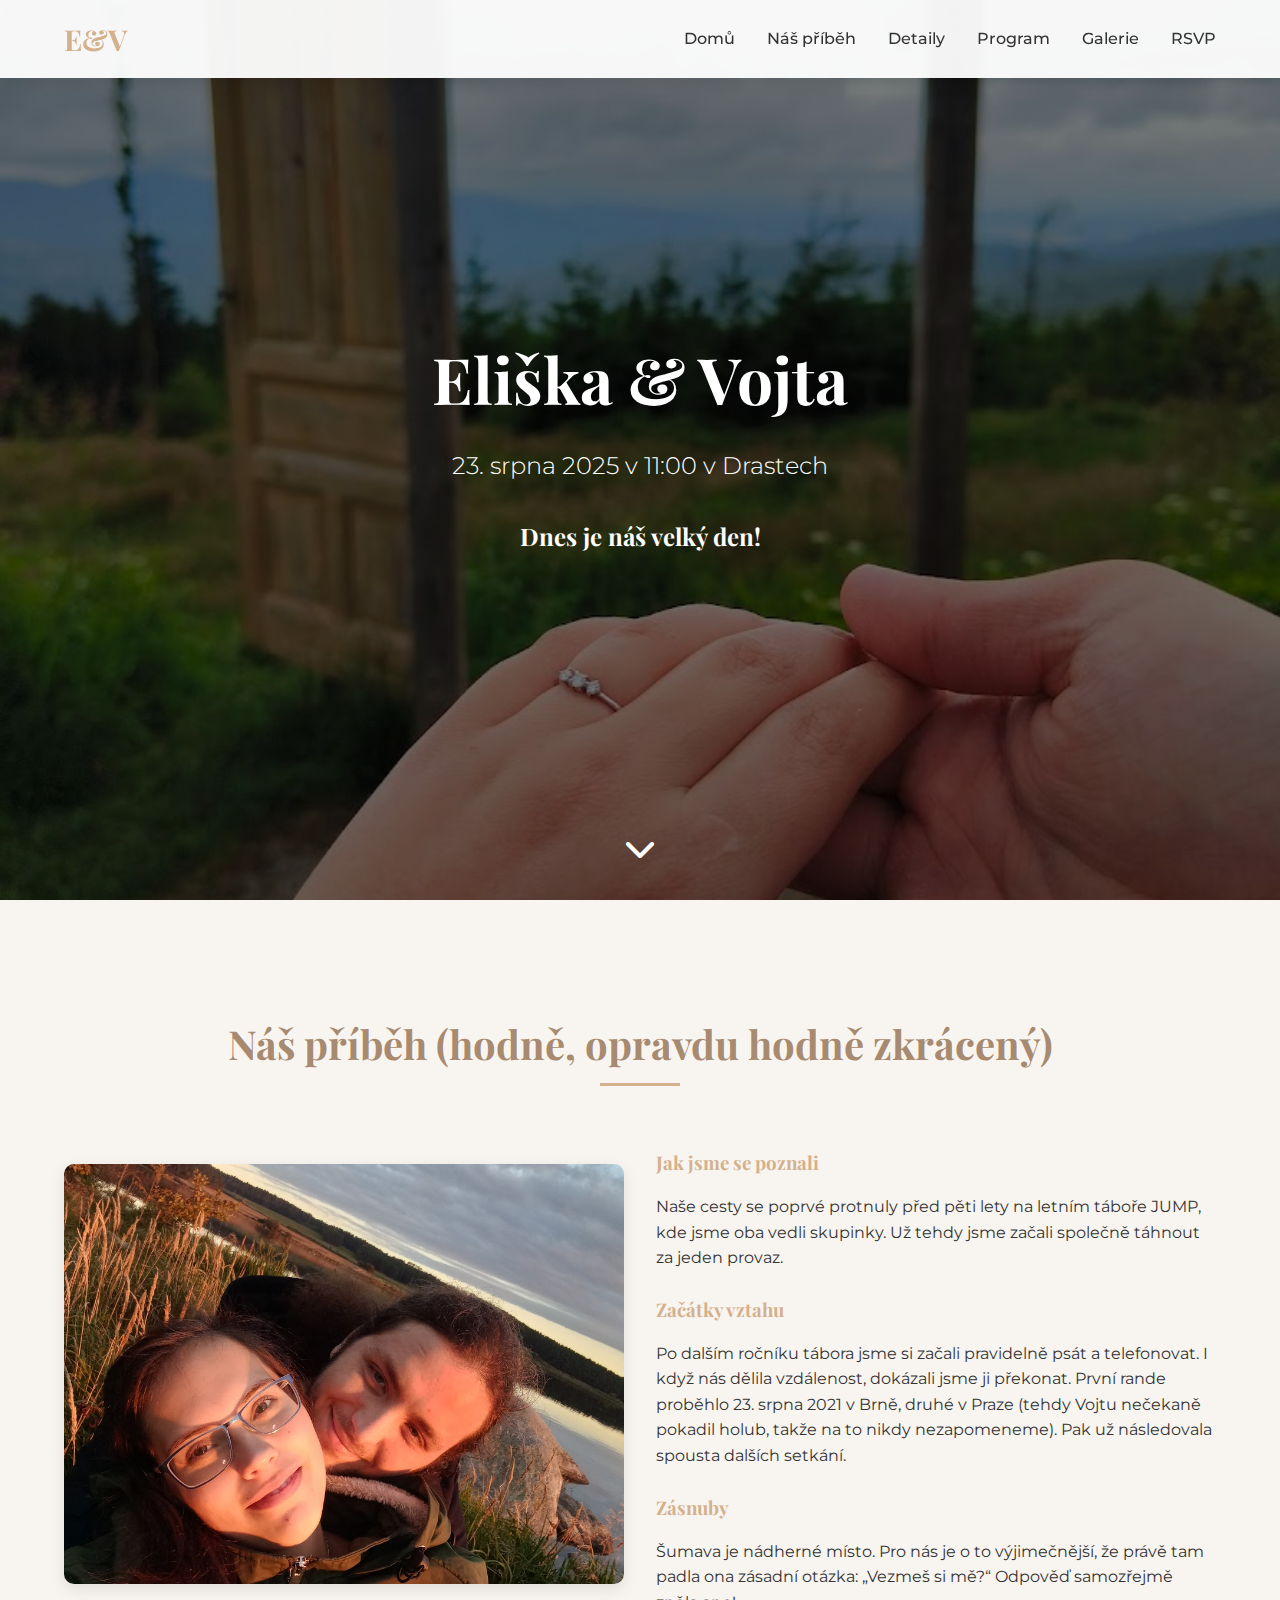
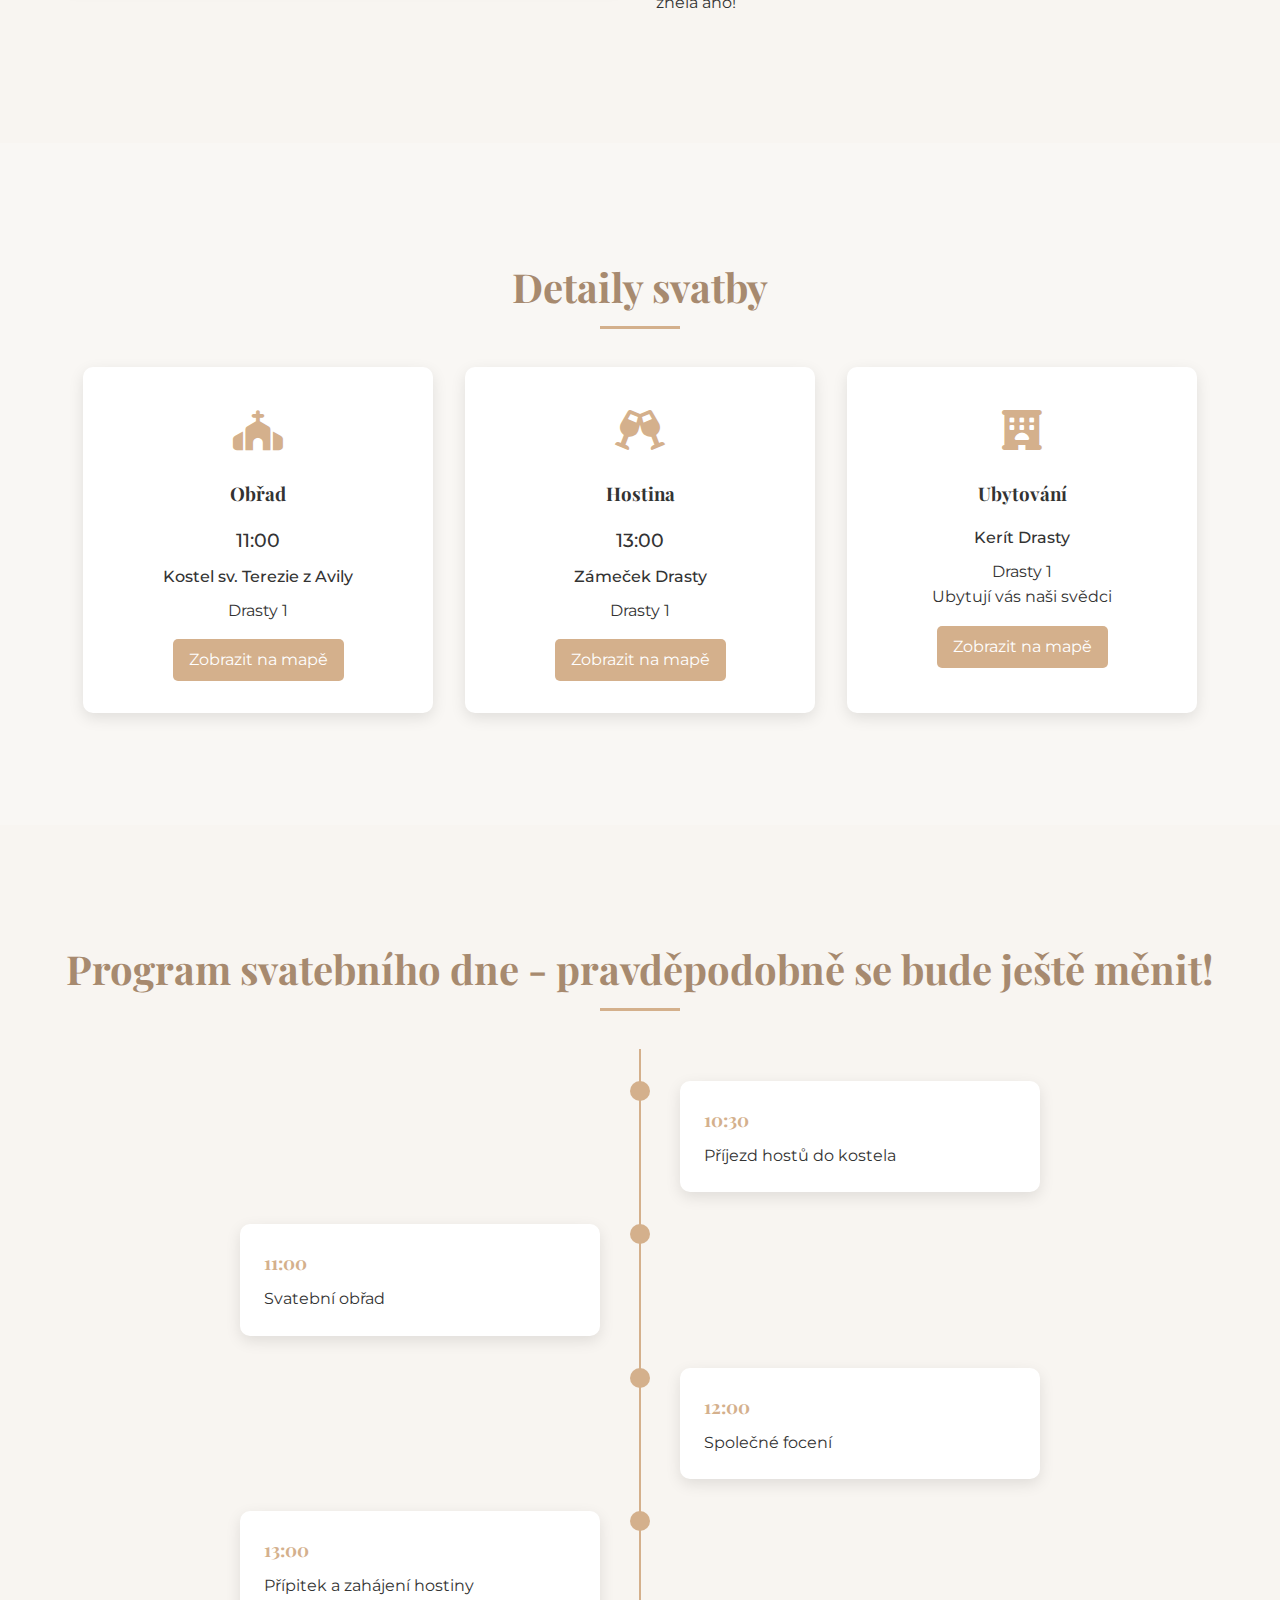
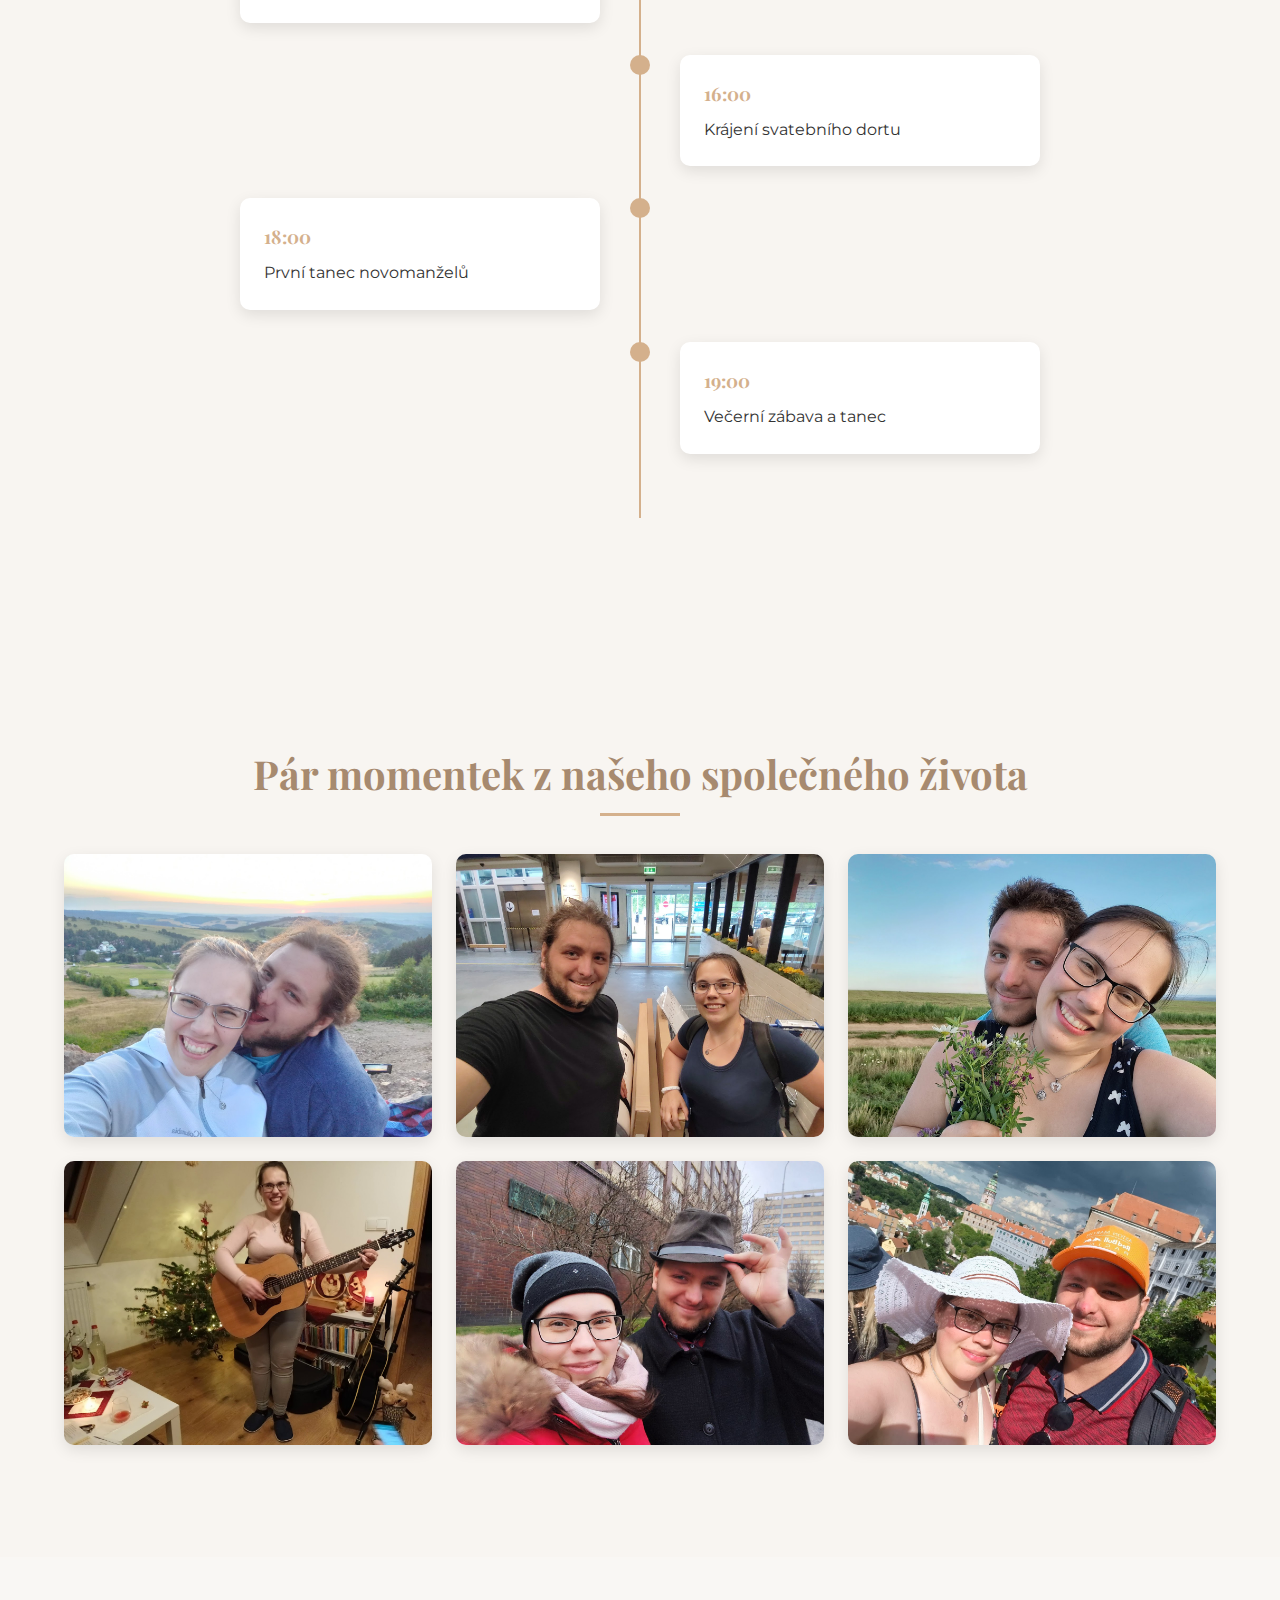
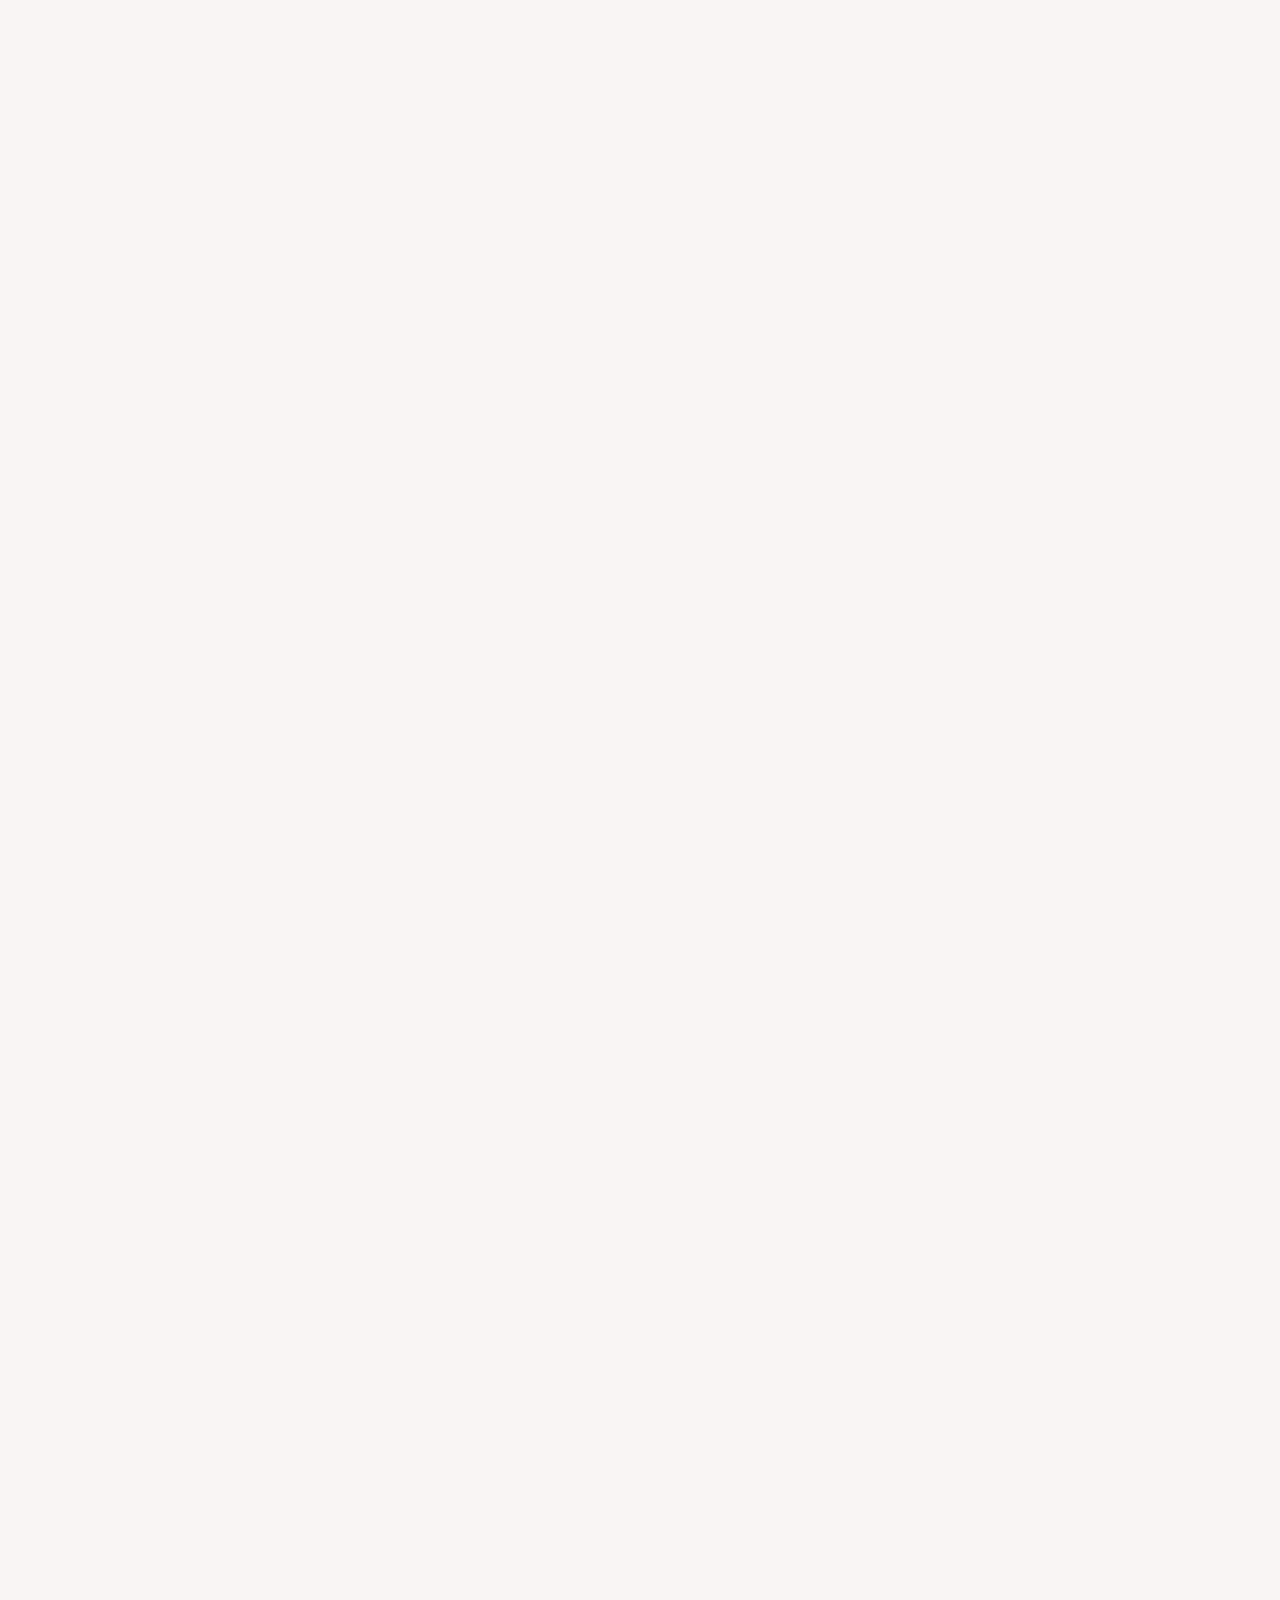
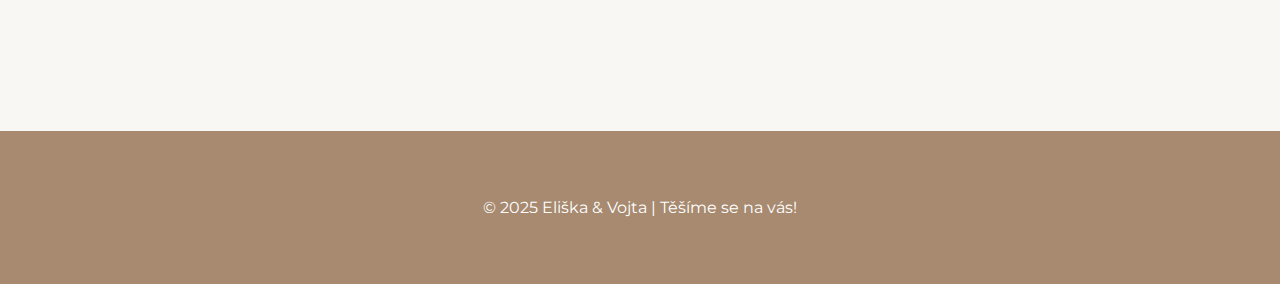
==== commit 8fb71251: "Gramatika" ====
--- a/index.html
+++ b/index.html
@@ -80,7 +80,7 @@
                         <h3>Začátky vztahu</h3>
                         <p>
                         Po dalším ročníku tábora jsme si začali pravidelně psát a telefonovat. I když nás dělila vzdálenost, dokázali jsme ji překonat. První rande proběhlo 
-                        23. srpna 2021 v Brně, druhé v Praze (během něj Vojtu nečekaně pokadil holub, takže na to nikdy nezapomeneme) a pak už následovala spousta dalších setkání.
+                        23. srpna 2021 v Brně, druhé v Praze (tehdy Vojtu nečekaně pokadil holub, takže na to nikdy nezapomeneme). Pak už následovala spousta dalších setkání.
                         </p>
 
                         <h3>Zásnuby</h3>
